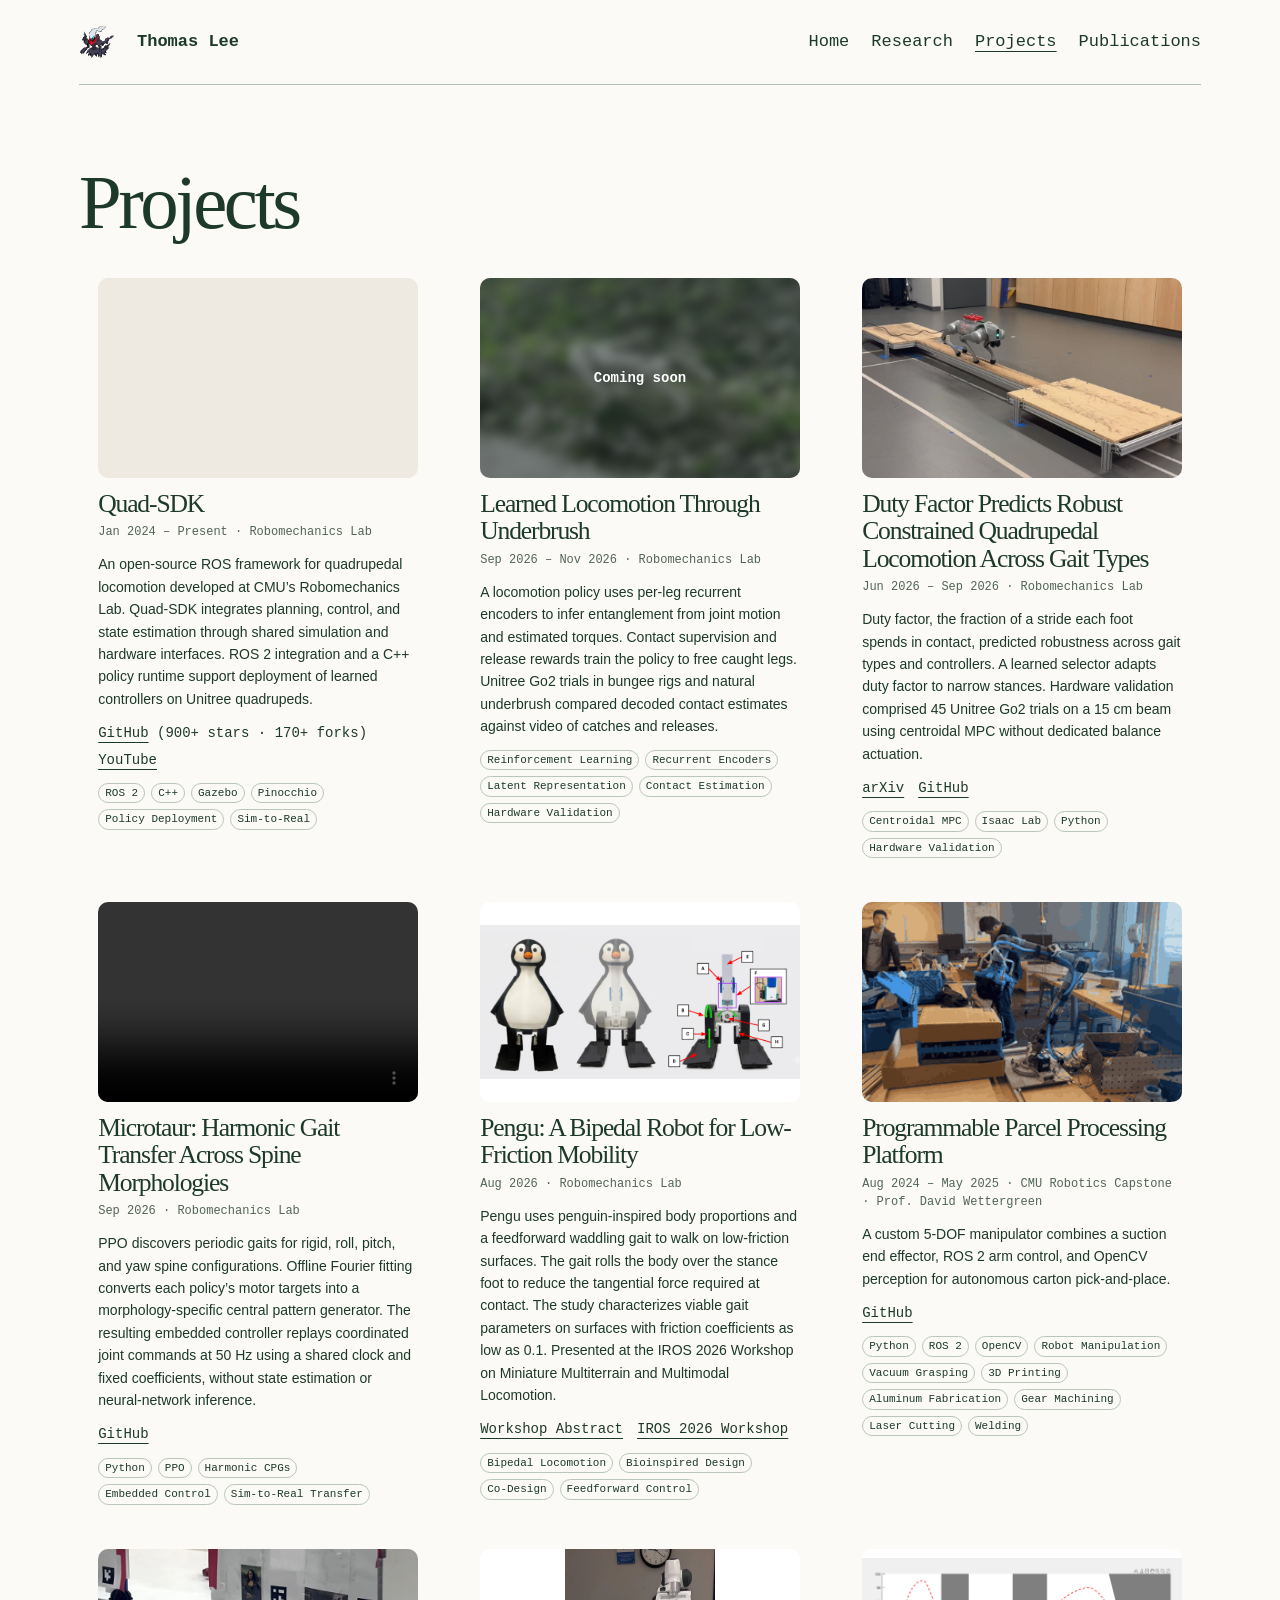
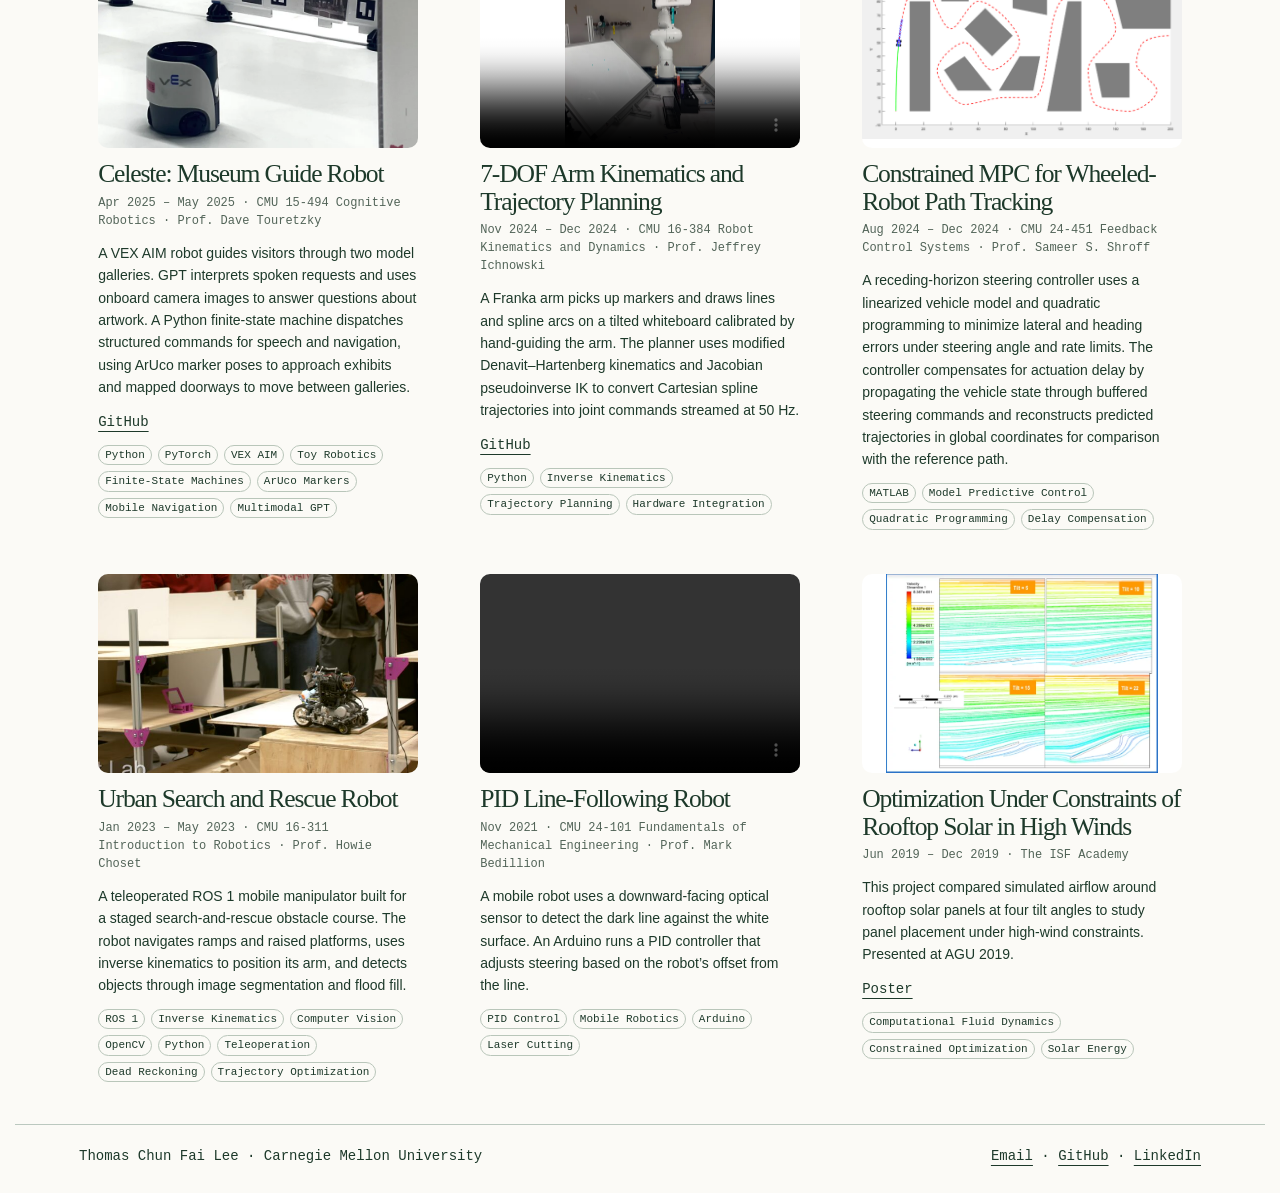
==== projects.html @ 7aa7e9ce "Use original Pengu image and credit the IROS workshop" ====
<!doctype html>
<html lang="en"><head><meta charset="utf-8"><meta name="viewport" content="width=device-width,initial-scale=1"><title>Projects · Thomas Chun Fai Lee</title><link rel="icon" type="image/svg+xml" href="site-icon.svg?v=2"><link rel="stylesheet" href="style.css?v=footer-right-links"><style>
.projects-grid { display: grid; grid-template-columns: repeat(3, minmax(0, 1fr)); gap: 44px 24px; align-items: start; }
.project-card h3 { font-size: clamp(21px, 2vw, 26px); margin: 0; }
.project-card p { margin: 0; font-size: 0.875rem; }
.project-card { display: grid; gap: 12px; }
.project-media { display: block; width: 100%; aspect-ratio: 16 / 10; object-fit: cover; border-radius: 10px; background: #eeeae2; }
.project-preview { position: relative; margin: 0; overflow: hidden; border-radius: 10px; }
.project-preview img { filter: blur(5px); transform: scale(1.09); }
.project-preview figcaption { position: absolute; inset: 0; display: grid; place-items: center; padding: 12px; background: rgb(20 38 29 / 42%); color: white; text-align: center; font: 600 0.875rem/1.5 ui-monospace, monospace; }
.project-media--embed { border: 0; }
.project-media--plot { object-fit: contain; background: white; }
.project-media--pending { display: grid; place-items: center; font: 0.8rem/1.4 ui-monospace, monospace; color: #52534d; }
@media (max-width: 850px) { .projects-grid { grid-template-columns: repeat(2, minmax(0, 1fr)); } }
@media (max-width: 560px) { .projects-grid { grid-template-columns: 1fr; } }
.project-links { display: flex; flex-wrap: wrap; gap: 4px 14px; font-family: ui-monospace, SFMono-Regular, Consolas, monospace; }
.project-tags { display: flex; flex-wrap: wrap; gap: 6px; margin: 0; padding: 0; list-style: none; }
.project-tags li { padding: 1px 6px; border: 1px solid #b9c6ba; border-radius: 999px; font: 0.6875rem/1.5 ui-monospace, monospace; }
.project-card .project-meta {
  margin-top: -6px;
  color: #526458;
  font: 0.75rem/1.5 ui-monospace, monospace;
}

.project-card {
  border-radius: 0;
  padding-inline: clamp(14px, 1.5vw, 20px);
  transition: transform 180ms ease, background-color 180ms ease, box-shadow 180ms ease;
}
.project-card { position: relative; isolation: isolate; }
.project-card::before {
  content: "";
  position: absolute;
  inset: -22px 0 -16px;
  z-index: -1;
  pointer-events: none;
  border-radius: 0;
  background-color: #edf2eb;
  opacity: 0;
  transition: opacity 180ms ease;
}
.project-card:focus-within::before { opacity: 1; }
.project-card:focus-within h3 { color: #285c43; }
@media (hover: hover) and (pointer: fine) {
  .project-card:hover {
    transform: translateY(-3px);

  }
  .project-card:hover::before { opacity: 1; }
  .project-card:hover h3 { color: #285c43; }
}
@media (prefers-reduced-motion: reduce) {
  .project-card, .project-card::before { transition: none; }
  .project-card:hover { transform: none; }
}
</style>
</head>
<body><header><nav aria-label="Main navigation"><b style="display:flex;align-items:center;gap:22px;margin-right:auto"><a href="index.html"><img src="site-icon.svg?v=2" alt="" width="36" height="36" style="display:block"></a><span>Thomas Lee</span></b><a href="index.html">Home</a><a href="research.html">Research</a><a aria-current="page" href="projects.html">Projects</a><a href="publications.html">Publications</a></nav></header><main><div class="sub"><h1>Projects</h1>
<div class="projects-grid">
  <article class="project-card">
    <iframe class="project-media project-media--embed" src="https://www.youtube-nocookie.com/embed/kSXKjTxKpuA" title="Quad-SDK demonstration" loading="lazy" referrerpolicy="strict-origin-when-cross-origin" allowfullscreen></iframe>
    <h3>Quad-SDK</h3>
    <p class="project-meta">Jan 2024 – Present · Robomechanics Lab</p>
    <p>An open-source ROS framework for quadrupedal locomotion developed at CMU’s Robomechanics Lab. Quad-SDK integrates planning, control, and state estimation through shared simulation and hardware interfaces. ROS 2 integration and a C++ policy runtime support deployment of learned controllers on Unitree quadrupeds.</p>
    <p class="project-links"><span><a href="https://github.com/robomechanics/quad-sdk">GitHub</a> (900+ stars · 170+ forks)</span> <a href="https://www.youtube.com/watch?v=kSXKjTxKpuA">YouTube</a></p>
    <ul class="project-tags" aria-label="Technical topics">
      <li>ROS 2</li>
      <li>C++</li>
      <li>Gazebo</li>
      <li>Pinocchio</li>
      <li>Policy Deployment</li>
      <li>Sim-to-Real</li>
    </ul>
  </article>
  <article class="project-card">
    <figure class="project-preview">
      <img class="project-media" src="project-underbrush.jpg" alt="A Unitree Go2 traversing outdoor ivy" loading="lazy">
      <figcaption>Coming soon</figcaption>
    </figure>
    <h3>Learned Locomotion Through Underbrush</h3>
    <p class="project-meta">Sep 2026 – Nov 2026 · Robomechanics Lab</p>
    <p>A locomotion policy uses per-leg recurrent encoders to infer entanglement from joint motion and estimated torques. Contact supervision and release rewards train the policy to free caught legs. Unitree Go2 trials in bungee rigs and natural underbrush compared decoded contact estimates against video of catches and releases.</p>
    <ul class="project-tags" aria-label="Technical topics">
      <li>Reinforcement Learning</li>
      <li>Recurrent Encoders</li>
      <li>Latent Representation</li>
      <li>Contact Estimation</li>
      <li>Hardware Validation</li>
    </ul>
  </article>
  <article class="project-card">
    <img class="project-media" src="project-go2-beam.jpg" alt="Unitree Go2 walking across the narrow test beam" loading="lazy">
    <h3>Duty Factor Predicts Robust Constrained Quadrupedal Locomotion Across Gait Types</h3>
    <p class="project-meta">Jun 2026 – Sep 2026 · Robomechanics Lab</p>
    <p>Duty factor, the fraction of a stride each foot spends in contact, predicted robustness across gait types and controllers. A learned selector adapts duty factor to narrow stances. Hardware validation comprised 45 Unitree Go2 trials on a 15 cm beam using centroidal MPC without dedicated balance actuation.</p>
    <p class="project-links"><a href="https://arxiv.org/abs/2609.22073">arXiv</a> <a href="https://github.com/robomechanics/beamwalking_RL">GitHub</a></p>
    <ul class="project-tags" aria-label="Technical topics">
      <li>Centroidal MPC</li>
      <li>Isaac Lab</li>
      <li>Python</li>
      <li>Hardware Validation</li>
    </ul>
  </article>
  <article class="project-card">
    <video class="project-media project-media--plot" controls playsinline preload="metadata" aria-label="Microtaur simulation comparison of PPO and harmonic gait controllers">
      <source src="https://raw.githubusercontent.com/robomechanics/microtaur_RL/cpg-rl/microtaur_runs/cpg_rl/results/00_all_robots_rl_vs_final_vs_old_cpg.mp4" type="video/mp4">
      <a href="https://raw.githubusercontent.com/robomechanics/microtaur_RL/cpg-rl/microtaur_runs/cpg_rl/results/00_all_robots_rl_vs_final_vs_old_cpg.mp4">Download the Microtaur comparison video</a>
    </video>
    <h3>Microtaur: Harmonic Gait Transfer Across Spine Morphologies</h3>
    <p class="project-meta">Sep 2026 · Robomechanics Lab</p>
    <p>PPO discovers periodic gaits for rigid, roll, pitch, and yaw spine configurations. Offline Fourier fitting converts each policy’s motor targets into a morphology-specific central pattern generator. The resulting embedded controller replays coordinated joint commands at 50 Hz using a shared clock and fixed coefficients, without state estimation or neural-network inference.</p>
    <p class="project-links"><a href="https://github.com/robomechanics/microtaur_RL/tree/cpg-rl">GitHub</a></p>
    <ul class="project-tags" aria-label="Technical topics">
      <li>Python</li>
      <li>PPO</li>
      <li>Harmonic CPGs</li>
      <li>Embedded Control</li>
      <li>Sim-to-Real Transfer</li>
    </ul>
  </article>
  <article class="project-card">
    <img class="project-media project-media--plot" src="pengu_profile.png" alt="Pengu robot with its penguin shell and an annotated view of its actuators and mechanisms" loading="lazy">
    <h3>Pengu: A Bipedal Robot for Low-Friction Mobility</h3>
    <p class="project-meta">Aug 2026 · Robomechanics Lab</p>
    <p>Pengu uses penguin-inspired body proportions and a feedforward waddling gait to walk on low-friction surfaces. The gait rolls the body over the stance foot to reduce the tangential force required at contact. The study characterizes viable gait parameters on surfaces with friction coefficients as low as 0.1. Presented at the IROS 2026 Workshop on Miniature Multiterrain and Multimodal Locomotion.</p>
    <p class="project-links"><a href="pengu-workshop-paper.pdf">Workshop Abstract</a> <a href="https://sites.google.com/hawaii.edu/iros2026workshop/home">IROS 2026 Workshop</a></p>
    <ul class="project-tags" aria-label="Technical topics">
      <li>Bipedal Locomotion</li>
      <li>Bioinspired Design</li>
      <li>Co-Design</li>
      <li>Feedforward Control</li>
    </ul>
  </article>
  <article class="project-card">
    <img class="project-media" src="project-palletizer-demo.gif" alt="The 5-DOF palletizing robot operating its suction end effector" loading="lazy">
    <h3>Programmable Parcel Processing Platform</h3>
    <p class="project-meta">Aug 2024 – May 2025 · CMU Robotics Capstone · Prof. David Wettergreen</p>
    <p>A custom 5-DOF manipulator combines a suction end effector, ROS 2 arm control, and OpenCV perception for autonomous carton pick-and-place.</p>
    <p class="project-links"><a href="https://github.com/Jordi-Bejar/Programmable_Parcel_Processing_Platform">GitHub</a></p>
    <ul class="project-tags" aria-label="Technical topics">
      <li>Python</li>
      <li>ROS 2</li>
      <li>OpenCV</li>
      <li>Robot Manipulation</li>
      <li>Vacuum Grasping</li>
      <li>3D Printing</li>
      <li>Aluminum Fabrication</li>
      <li>Gear Machining</li>
      <li>Laser Cutting</li>
      <li>Welding</li>
    </ul>
  </article>
  <article class="project-card">
    <img class="project-media" src="celeste-gallery.webp" alt="Celeste, a VEX AIM robot, in front of ArUco-tagged artwork in the model gallery" loading="lazy">
    <h3>Celeste: Museum Guide Robot</h3>
    <p class="project-meta">Apr 2025 – May 2025 · CMU 15-494 Cognitive Robotics · Prof. Dave Touretzky</p>
    <p>A VEX AIM robot guides visitors through two model galleries. GPT interprets spoken requests and uses onboard camera images to answer questions about artwork. A Python finite-state machine dispatches structured commands for speech and navigation, using ArUco marker poses to approach exhibits and mapped doorways to move between galleries.</p>
    <p class="project-links"><a href="https://github.com/thomaslee6710/cog_project">GitHub</a></p>
    <ul class="project-tags" aria-label="Technical topics">
      <li>Python</li>
      <li>PyTorch</li>
      <li>VEX AIM</li>
      <li>Toy Robotics</li>
      <li>Finite-State Machines</li>
      <li>ArUco Markers</li>
      <li>Mobile Navigation</li>
      <li>Multimodal GPT</li>
    </ul>
  </article>
  <article class="project-card">
    <video class="project-media project-media--plot" controls playsinline preload="metadata" poster="project-arm-cover.webp" aria-label="7-DOF arm kinematics and trajectory planning demonstration">
      <source src="project-arm-demo.mp4" type="video/mp4">
      <a href="project-arm-demo.mp4">Download the arm demonstration video</a>
    </video>
    <h3>7-DOF Arm Kinematics and Trajectory Planning</h3>
    <p class="project-meta">Nov 2024 – Dec 2024 · CMU 16-384 Robot Kinematics and Dynamics · Prof. Jeffrey Ichnowski</p>
    <p>A Franka arm picks up markers and draws lines and spline arcs on a tilted whiteboard calibrated by hand-guiding the arm. The planner uses modified Denavit–Hartenberg kinematics and Jacobian pseudoinverse IK to convert Cartesian spline trajectories into joint commands streamed at 50 Hz.</p>
    <p class="project-links"><a href="https://github.com/thomaslee6710/franka_whiteboard_plotter">GitHub</a></p>
    <ul class="project-tags" aria-label="Technical topics">
      <li>Python</li>
      <li>Inverse Kinematics</li>
      <li>Trajectory Planning</li>
      <li>Hardware Integration</li>
    </ul>
  </article>
  <article class="project-card">
    <img class="project-media project-media--plot" src="project-mpc-path-tracking.png" alt="Wheeled-robot path-tracking simulation with a reference path winding between obstacles" loading="lazy">
    <h3>Constrained MPC for Wheeled-Robot Path Tracking</h3>
    <p class="project-meta">Aug 2024 – Dec 2024 · CMU 24-451 Feedback Control Systems · Prof. Sameer S. Shroff</p>
    <p>A receding-horizon steering controller uses a linearized vehicle model and quadratic programming to minimize lateral and heading errors under steering angle and rate limits. The controller compensates for actuation delay by propagating the vehicle state through buffered steering commands and reconstructs predicted trajectories in global coordinates for comparison with the reference path.</p>
    <ul class="project-tags" aria-label="Technical topics">
      <li>MATLAB</li>
      <li>Model Predictive Control</li>
      <li>Quadratic Programming</li>
      <li>Delay Compensation</li>
    </ul>
  </article>
  <article class="project-card">
    <img class="project-media" src="project-rescue.jpg" alt="Urban search and rescue robot on the classroom obstacle course" loading="lazy" style="object-position: 75% center">
    <h3>Urban Search and Rescue Robot</h3>
    <p class="project-meta">Jan 2023 – May 2023 · CMU 16-311 Introduction to Robotics · Prof. Howie Choset</p>
    <p>A teleoperated ROS 1 mobile manipulator built for a staged search-and-rescue obstacle course. The robot navigates ramps and raised platforms, uses inverse kinematics to position its arm, and detects objects through image segmentation and flood fill.</p>
    <ul class="project-tags" aria-label="Technical topics">
      <li>ROS 1</li>
      <li>Inverse Kinematics</li>
      <li>Computer Vision</li>
      <li>OpenCV</li>
      <li>Python</li>
      <li>Teleoperation</li>
      <li>Dead Reckoning</li>
      <li>Trajectory Optimization</li>
    </ul>
  </article>
  <article class="project-card">
    <video class="project-media project-media--plot" controls playsinline preload="metadata" aria-label="PID line-following robot demonstration">
      <source src="project-line-following.mp4" type="video/mp4">
      <a href="project-line-following.mp4">Download the line-following robot demonstration</a>
    </video>
    <h3>PID Line-Following Robot</h3>
    <p class="project-meta">Nov 2021 · CMU 24-101 Fundamentals of Mechanical Engineering · Prof. Mark Bedillion</p>
    <p>A mobile robot uses a downward-facing optical sensor to detect the dark line against the white surface. An Arduino runs a PID controller that adjusts steering based on the robot’s offset from the line.</p>
    <ul class="project-tags" aria-label="Technical topics">
      <li>PID Control</li>
      <li>Mobile Robotics</li>
      <li>Arduino</li>
      <li>Laser Cutting</li>
    </ul>
  </article>
  <article class="project-card">
    <img class="project-media project-media--plot" src="project-rooftop-solar.webp" alt="Simulated airflow streamlines around solar panels at four tilt angles" loading="lazy">
    <h3>Optimization Under Constraints of Rooftop Solar in High Winds</h3>
    <p class="project-meta">Jun 2019 – Dec 2019 · The ISF Academy</p>
    <p>This project compared simulated airflow around rooftop solar panels at four tilt angles to study panel placement under high-wind constraints. Presented at AGU 2019.</p>
    <p class="project-links"><a href="https://docs.google.com/presentation/d/1IdiJnOJudx92b6nhAKf6YbhDOAx6FgSU1lDCIh594nw/edit#slide=id.p">Poster</a></p>
    <ul class="project-tags" aria-label="Technical topics">
      <li>Computational Fluid Dynamics</li>
      <li>Constrained Optimization</li>
      <li>Solar Energy</li>
    </ul>
  </article>
</div>
</div></main><footer><span>Thomas Chun Fai Lee · Carnegie Mellon University</span><div><a href="mailto:chunfai2@andrew.cmu.edu">Email</a> · <a href="https://github.com/thomaslee6710">GitHub</a> · <a href="https://www.linkedin.com/in/thomas-lee6710/">LinkedIn</a></div></footer></body></html>
---- style.css ----
*{box-sizing:border-box}:root{--text-green:#1d392a}body{margin:0;color:var(--text-green);background:#fbfaf6;font:17px/1.6 Inter,Arial,sans-serif}header,main,footer{max-width:1250px;margin:auto;padding:0 5vw}nav,footer{font-family:monospace}nav,footer,.links{display:flex;align-items:center;gap:22px;flex-wrap:wrap}nav{padding:24px 0;border-bottom:1px solid #afc1bb}nav b{margin-right:auto}a{color:inherit;text-underline-offset:5px}nav a{text-decoration:none}nav a[aria-current],a:hover{text-decoration:underline}h1,h2,h3{font:normal 44px/1.07 Georgia,serif;letter-spacing:-.045em;margin:.45em 0}h1{font-size:clamp(55px,6vw,92px)}h3{font-size:32px}p{max-width:68ch}.intro{display:grid;grid-template-columns:1fr 1.04fr;gap:5%;align-items:center;padding:56px 0}.kicker,figcaption,legend,.meta{font:13px/1.5 monospace}.panel{background:#152f31;color:#edf6ea;padding:24px;border-radius:12px}.panel h2{font-size:32px}.panel figure{margin:0}.panel svg{width:100%;display:block}.panel fieldset{border:0;padding:0;margin:16px 0 0}.panel legend{margin-bottom:6px}.panel label{cursor:pointer;margin-right:12px;display:inline-block}.panel input{accent-color:#a9dd90}.panel p{font-size:15px;min-height:5em;margin-bottom:0}.panel figcaption{color:#bad4c8}.row,.feature,li{border-top:1px solid #bbc8bf;padding:22px 0}.row{display:grid;grid-template-columns:1fr 1.45fr;gap:6%}.links{font-size:15px}.sub{padding:42px 0}.papers{list-style:none;padding:0}.papers strong{font:normal 26px/1.25 Georgia,serif;display:block;margin-bottom:8px}footer{border-top:1px solid #bbc8bf;padding-top:20px;padding-bottom:25px;font-size:14px}footer > div{margin-inline-start:auto}.heroCopy>p{font-size:18px}.theme{max-width:790px;padding:0 0 44px}.theme h2{font-size:36px}@media(max-width:800px){.intro,.row{grid-template-columns:1fr;gap:20px}.intro{padding:32px 0}.panel p{min-height:0}nav{gap:14px}nav b{width:100%}}
.home {background:#0c262b}
.home nav,.home footer {border-color:#395355}
.home main {max-width:none;padding:0}
.profile {max-width:1250px;margin:auto;padding:clamp(36px,6vw,88px) 5vw 0}
.profile h1 {margin:.16em 0;font-size:clamp(52px,7.8vw,110px)}

.profile p {font-size:clamp(18px,2vw,24px);max-width:59ch;margin:14px 0 16px}
.worklink {font-size:16px}
.landscape {margin:0 auto;max-width:1600px}
.landscape canvas {display:block;width:100%;height:clamp(210px,23vw,360px);cursor:crosshair;touch-action:pan-y}
.landscape figcaption {max-width:1250px;margin:auto;padding:0 5vw 24px;display:flex;align-items:center;justify-content:space-between;gap:20px}
.landscape strong,.landscape small {display:block}.landscape strong {font:24px Georgia,serif}
.landscape label {display:grid;gap:4px}.landscape input {accent-color:#d1ed92;width:min(230px,65vw);cursor:pointer}
@media(max-width:580px){.landscape figcaption{align-items:start;flex-direction:column;gap:12px}footer{gap:6px}.profile{padding-top:32px}}

.profile{display:grid;grid-template-columns:1.5fr 1fr;gap:50px;align-items:center}.profile h1{font-size:clamp(50px,6vw,86px)}.portrait{width:100%;height:350px;object-fit:cover;object-position:50% 61%;border-radius:8px}.profile p{font-size:20px}@media(max-width:700px){.profile{grid-template-columns:1fr;gap:25px}.portrait{height:300px;max-width:350px}.profile p{font-size:18px}}
.home {background:#f7f6f0}
.home nav,.home footer {border-color:#b9c6ba}
.profile {padding-top:32px;gap:7%;grid-template-columns:1.8fr 1fr}
.profile h1 {font-size:clamp(48px,5.8vw,82px)}

.profile .portrait {height:clamp(200px,21vw,286px);object-position:center 53%}

.foresight {max-width:1120px;width:90%;margin:32px auto;background:#193a35;color:#fffbed;border-radius:16px;overflow:hidden}
.demo-heading,.demo-controls {padding:20px clamp(16px,3vw,38px);display:flex;justify-content:space-between;gap:20px;align-items:center}
.demo-heading h2 {font-size:clamp(26px,3vw,43px);margin:5px 0}
.demo-heading .kicker,.model-note {color:#c4dfc9;font:12px monospace}
.tabletop {padding:15px 5% 9px;background:#24483f;background-image:radial-gradient(#487060 1px, transparent 1px);background-size:16px 16px}
.surface {position:relative;height:100px;--stop:46%}
.crate,.forecast,.origin,.target {position:absolute;top:30px;width:8%;height:49px;border-radius:4px;transform:translateX(-50%)}
.crate {left:28%;background:linear-gradient(135deg,transparent 46%,#a58258 47% 52%,transparent 53%),#e2bf89;border:3px solid #bd985f;box-shadow:0 5px 0 #947243}
.origin {left:10%;border:1px solid #a5b9ac;background:#61776645}
.origin:after {content:'→';position:absolute;left:125%;top:2px;color:#e0e8d4;font-size:23px}
.forecast {left:var(--stop);border:3px dashed #d4f393;background:#c1eb8925;transition:left .18s ease}
.target {left:64%;top:24px;height:61px;width:10%;border:1px solid #f1f6dc;background:repeating-linear-gradient(135deg,transparent 0 6px,#ecf4cc33 6px 8px)}
.target span {position:absolute;bottom:100%;left:50%;transform:translateX(-50%);font:13px monospace}
.legend {display:flex;justify-content:center;gap:20px;font-size:13px}
.legend i {display:inline-block;width:13px;height:11px;vertical-align:middle;margin-right:5px}
.solid {background:#e2bf89}.dashed {border:2px dashed #d4f393}
.demo-controls {display:grid;grid-template-columns:1fr 1fr 1fr;align-items:start}
.demo-controls p {font-size:15px;margin:3px 0}.demo-controls label {display:flex;justify-content:space-between;font-weight:bold}.demo-controls input {width:100%;accent-color:#c5e58d}
@media(max-width:700px){.profile{grid-template-columns:1fr}.profile .portrait{width:100%;max-width:100%;height:230px;object-position:center 48%}.demo-controls{grid-template-columns:1fr;gap:12px}.model-note{display:none}.demo-heading{padding-bottom:12px}}
@media(prefers-reduced-motion:reduce){.forecast{transition:none}}
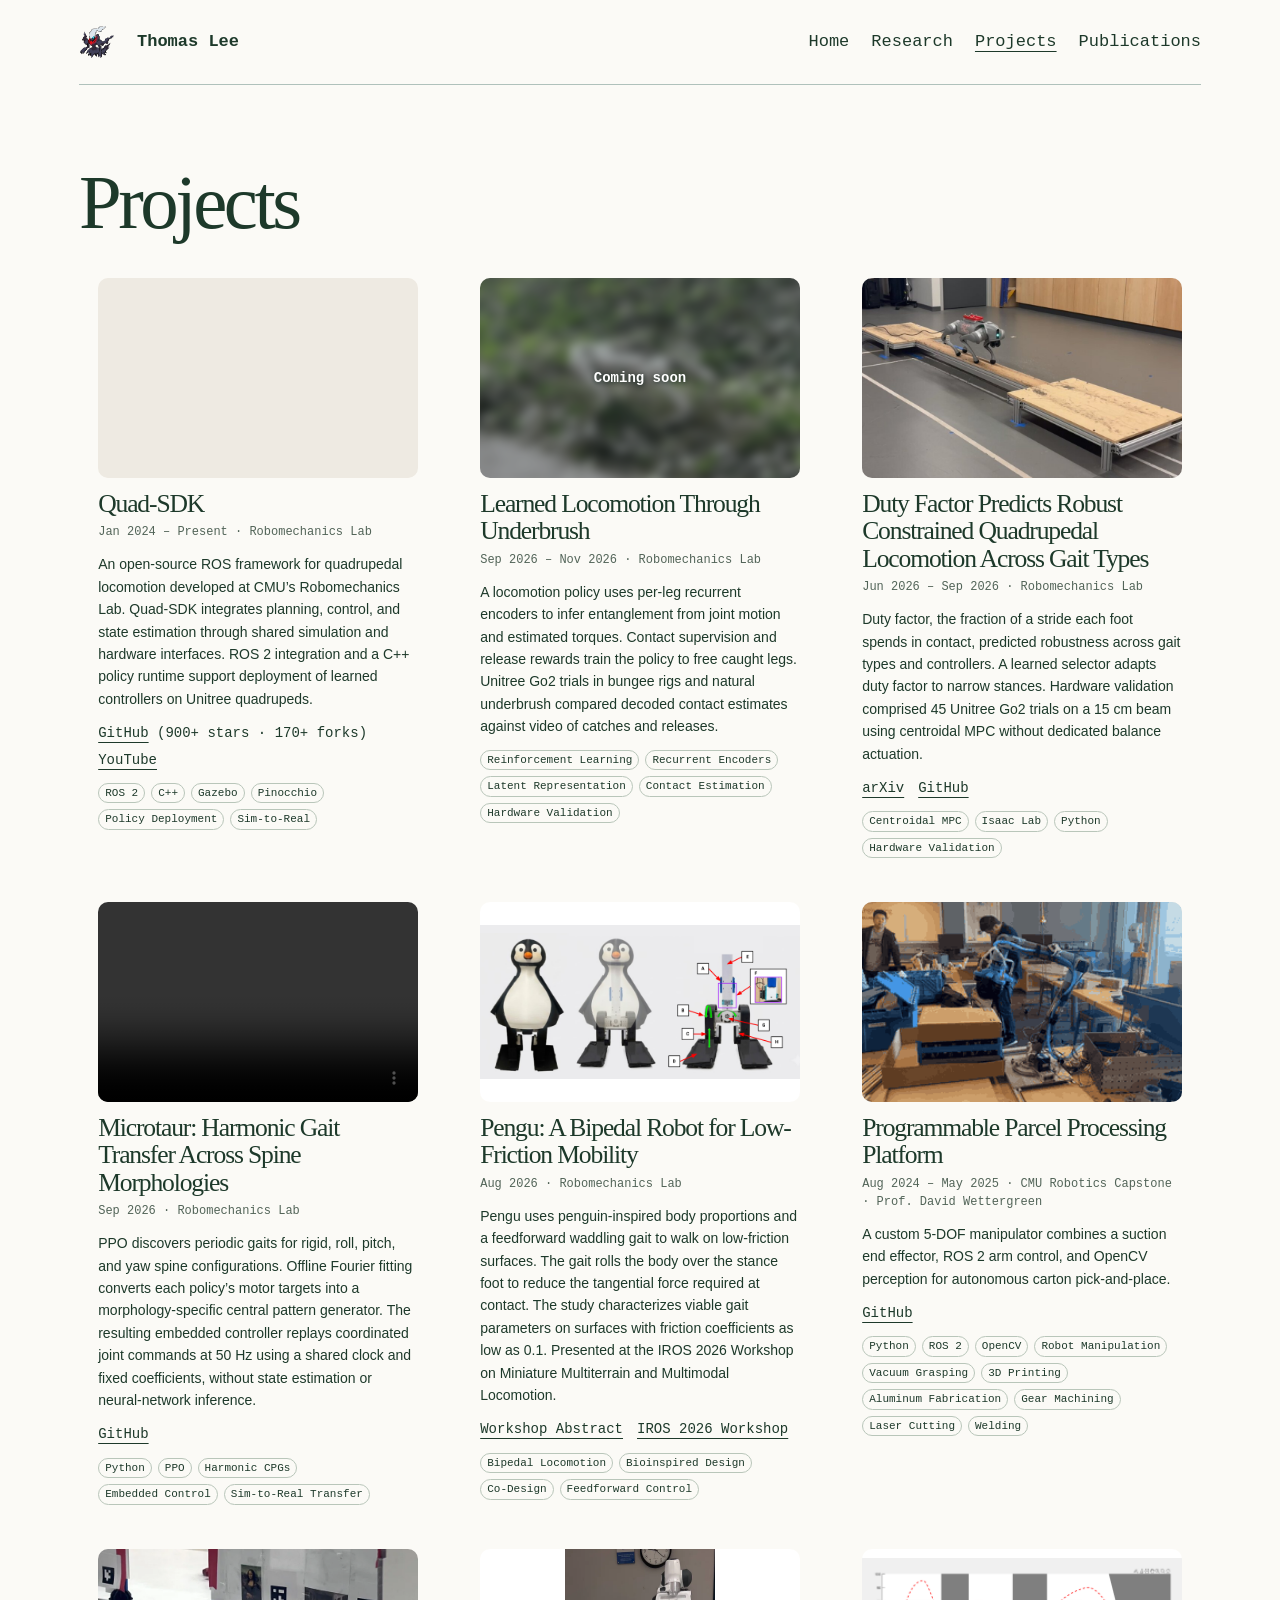
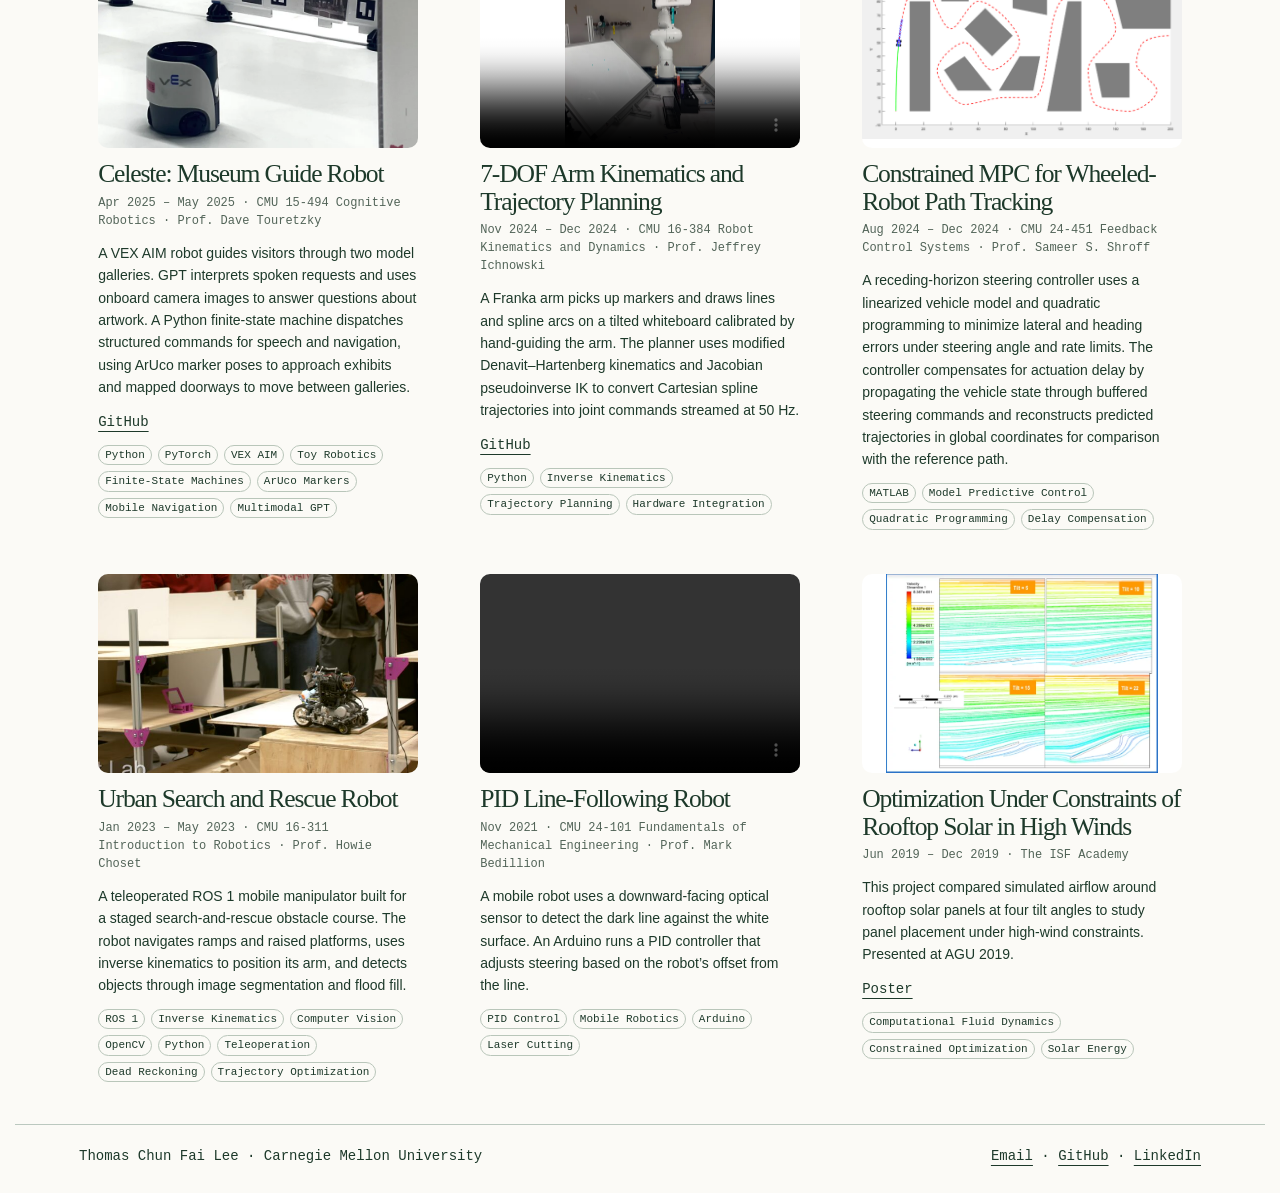
==== commit acd44693: "Lighten the Underbrush preview overlay" ====
--- a/projects.html
+++ b/projects.html
@@ -7,7 +7,7 @@
 .project-media { display: block; width: 100%; aspect-ratio: 16 / 10; object-fit: cover; border-radius: 10px; background: #eeeae2; }
 .project-preview { position: relative; margin: 0; overflow: hidden; border-radius: 10px; }
 .project-preview img { filter: blur(5px); transform: scale(1.09); }
-.project-preview figcaption { position: absolute; inset: 0; display: grid; place-items: center; padding: 12px; background: rgb(20 38 29 / 42%); color: white; text-align: center; font: 600 0.875rem/1.5 ui-monospace, monospace; }
+.project-preview figcaption { position: absolute; inset: 0; display: grid; place-items: center; padding: 12px; background: rgb(20 38 29 / 24%); color: white; text-shadow: 0 1px 4px rgb(20 38 29 / 80%); text-align: center; font: 600 0.875rem/1.5 ui-monospace, monospace; }
 .project-media--embed { border: 0; }
 .project-media--plot { object-fit: contain; background: white; }
 .project-media--pending { display: grid; place-items: center; font: 0.8rem/1.4 ui-monospace, monospace; color: #52534d; }
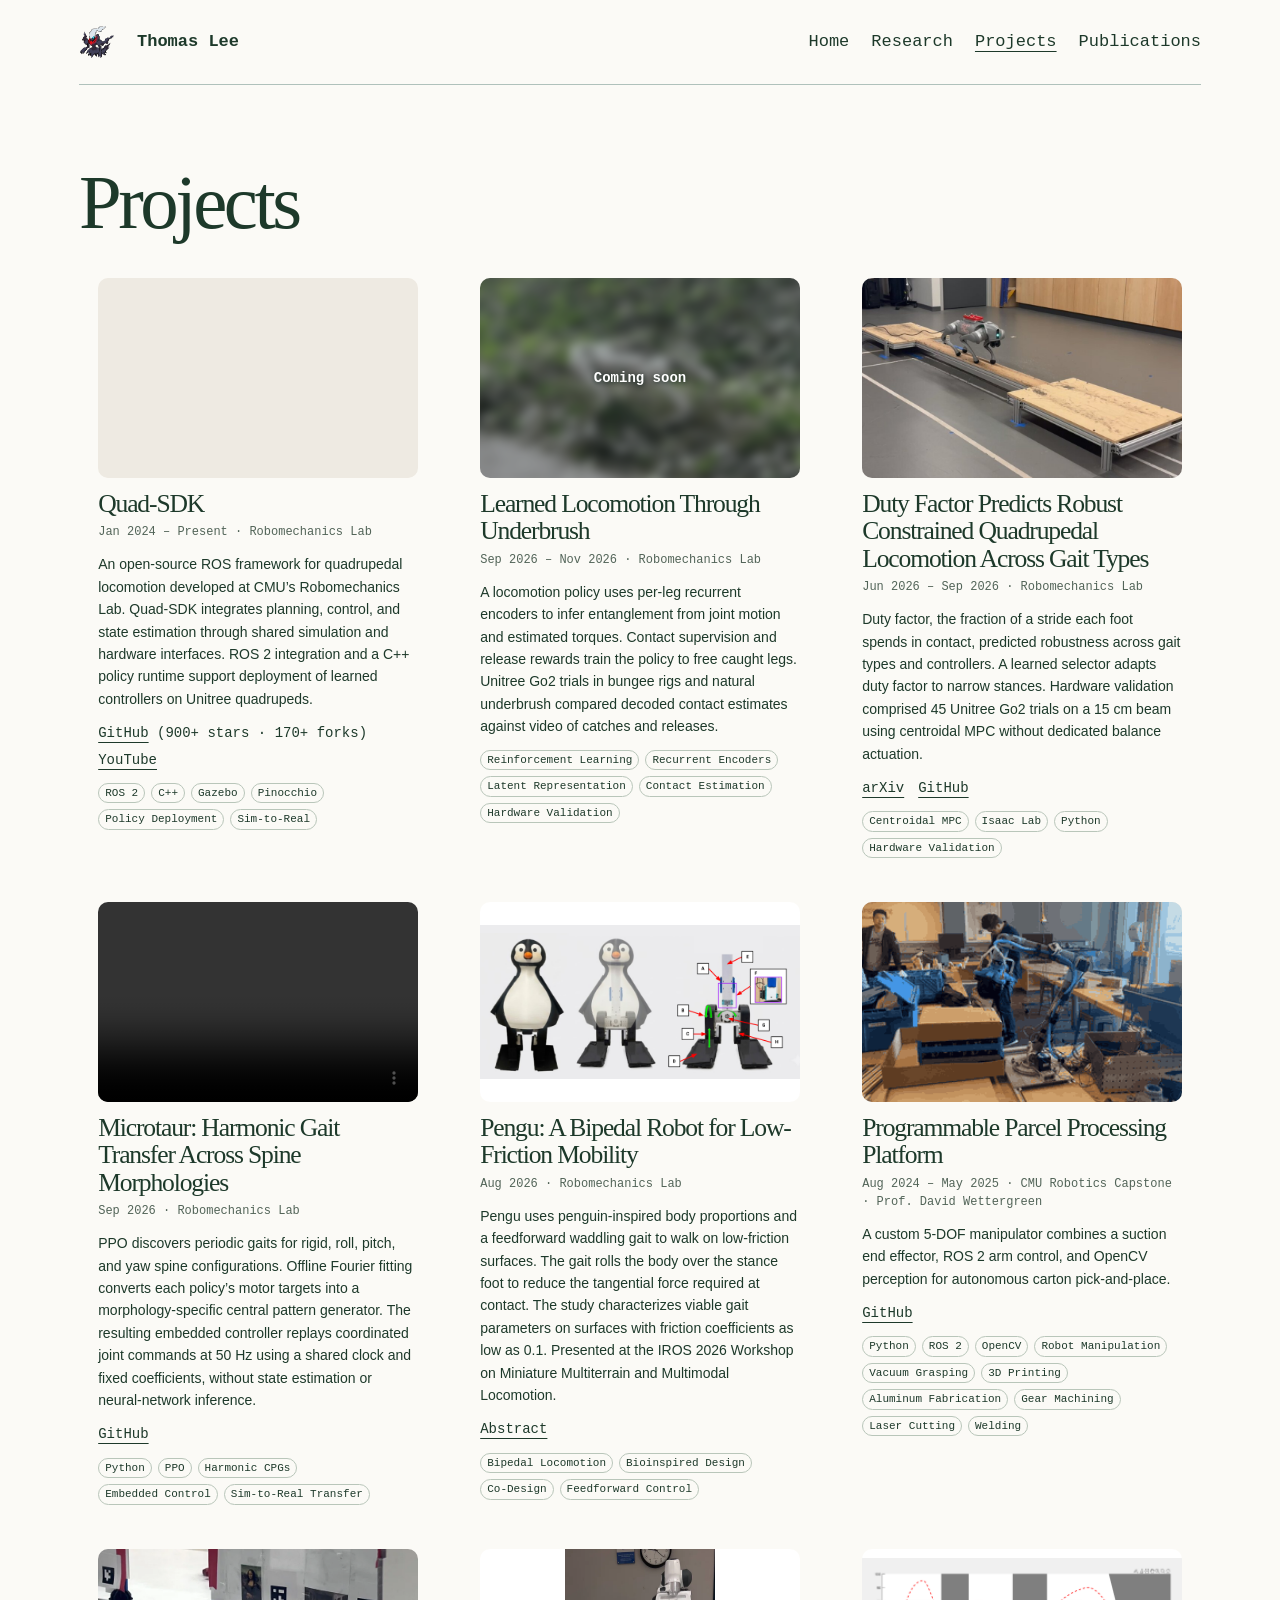
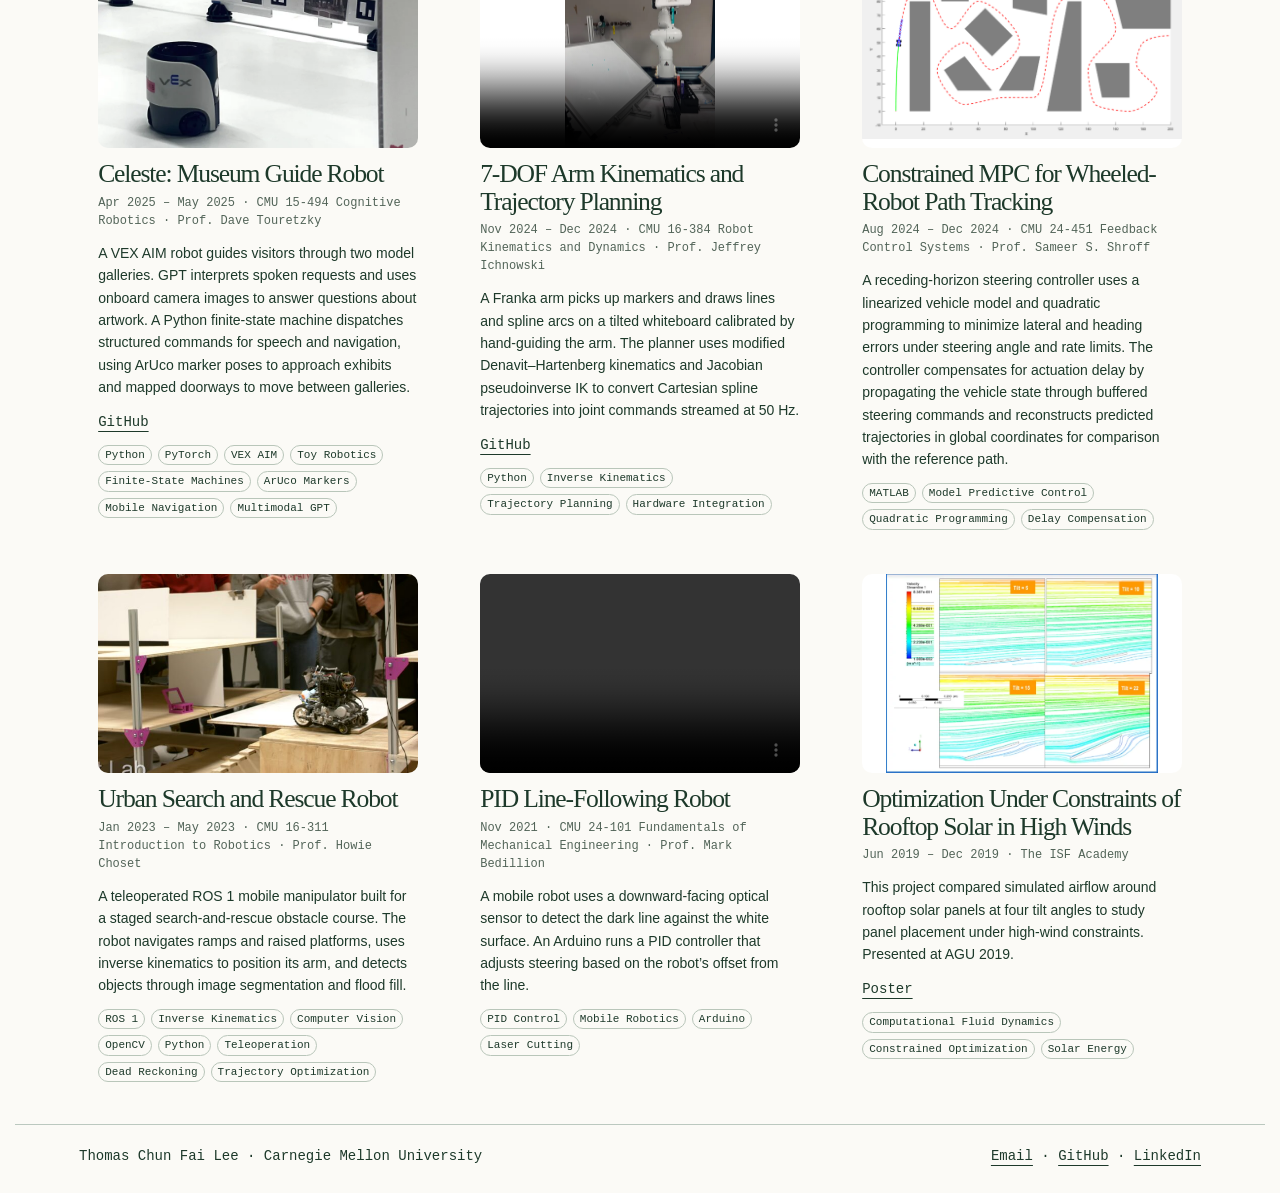
==== commit 12541809: "Simplify the Pengu project link" ====
--- a/projects.html
+++ b/projects.html
@@ -123,7 +123,7 @@
     <h3>Pengu: A Bipedal Robot for Low-Friction Mobility</h3>
     <p class="project-meta">Aug 2026 · Robomechanics Lab</p>
     <p>Pengu uses penguin-inspired body proportions and a feedforward waddling gait to walk on low-friction surfaces. The gait rolls the body over the stance foot to reduce the tangential force required at contact. The study characterizes viable gait parameters on surfaces with friction coefficients as low as 0.1. Presented at the IROS 2026 Workshop on Miniature Multiterrain and Multimodal Locomotion.</p>
-    <p class="project-links"><a href="pengu-workshop-paper.pdf">Workshop Abstract</a> <a href="https://sites.google.com/hawaii.edu/iros2026workshop/home">IROS 2026 Workshop</a></p>
+    <p class="project-links"><a href="pengu-workshop-paper.pdf">Abstract</a></p>
     <ul class="project-tags" aria-label="Technical topics">
       <li>Bipedal Locomotion</li>
       <li>Bioinspired Design</li>
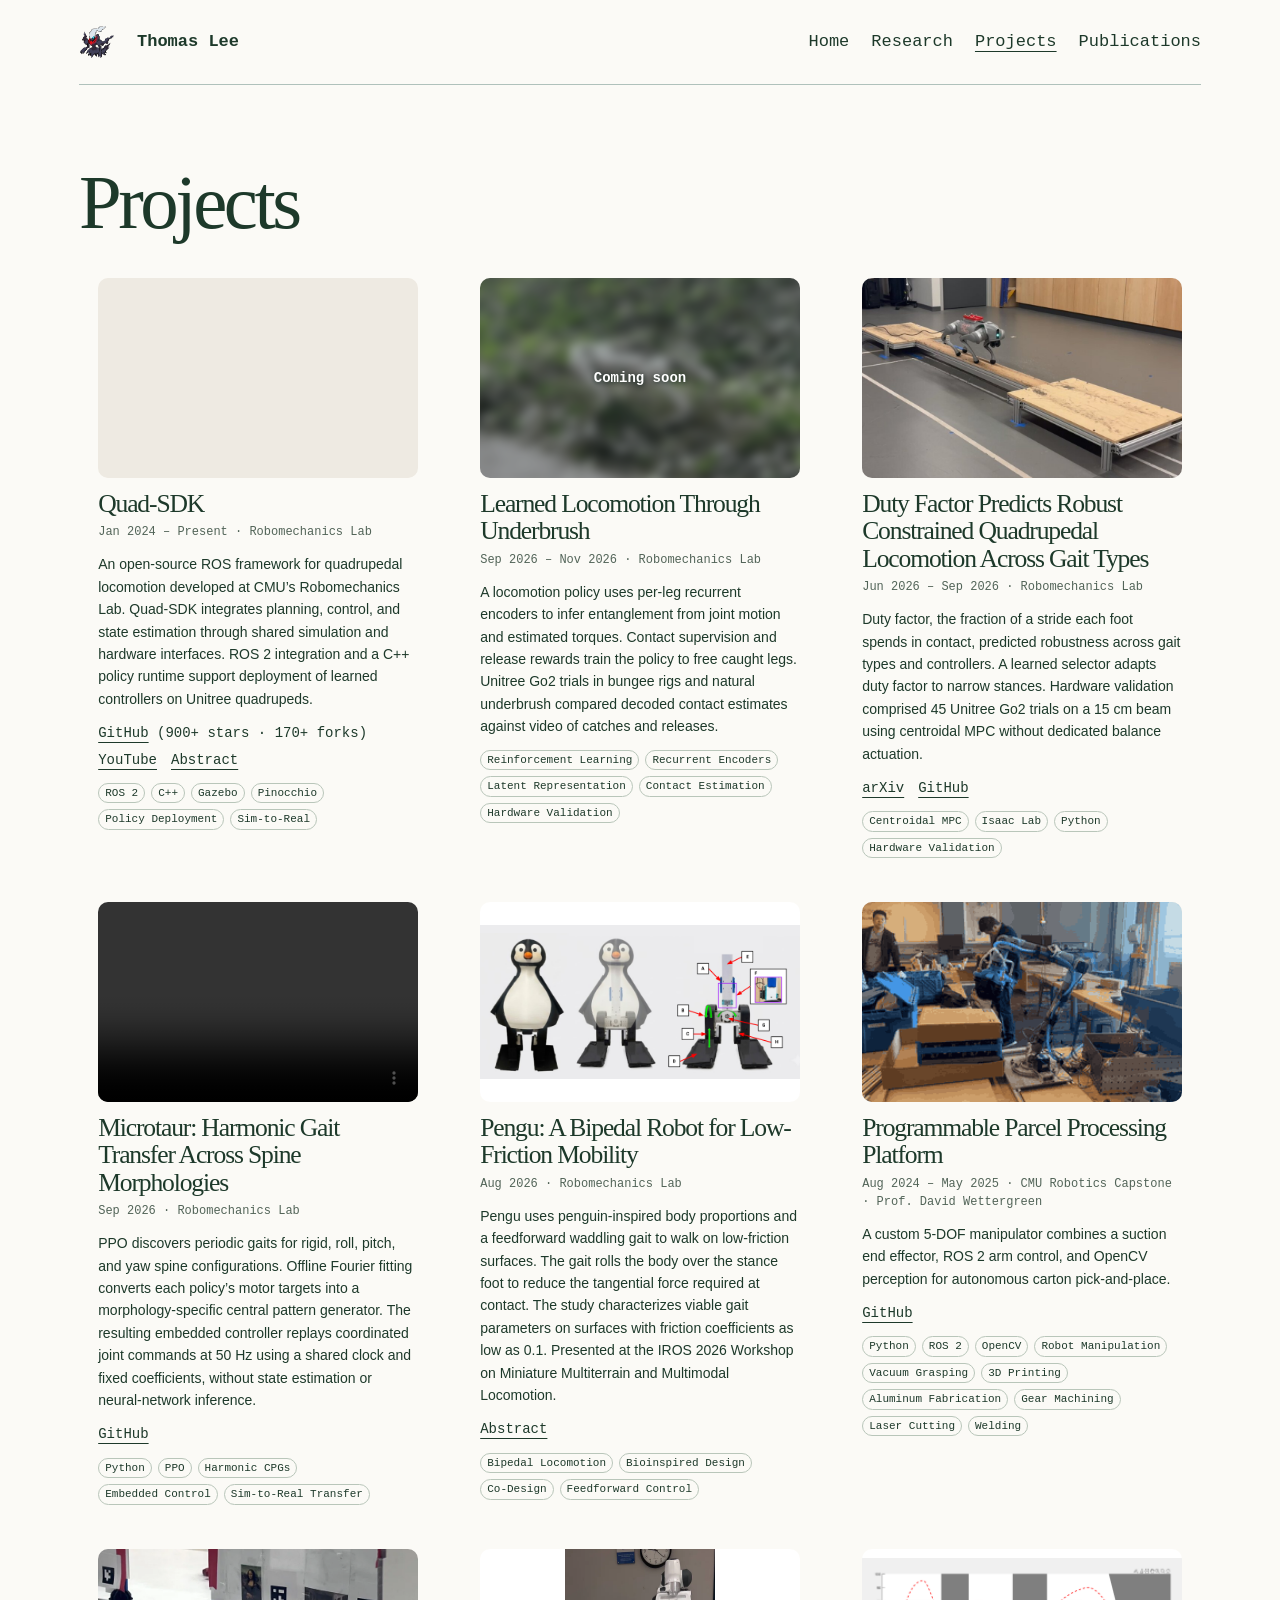
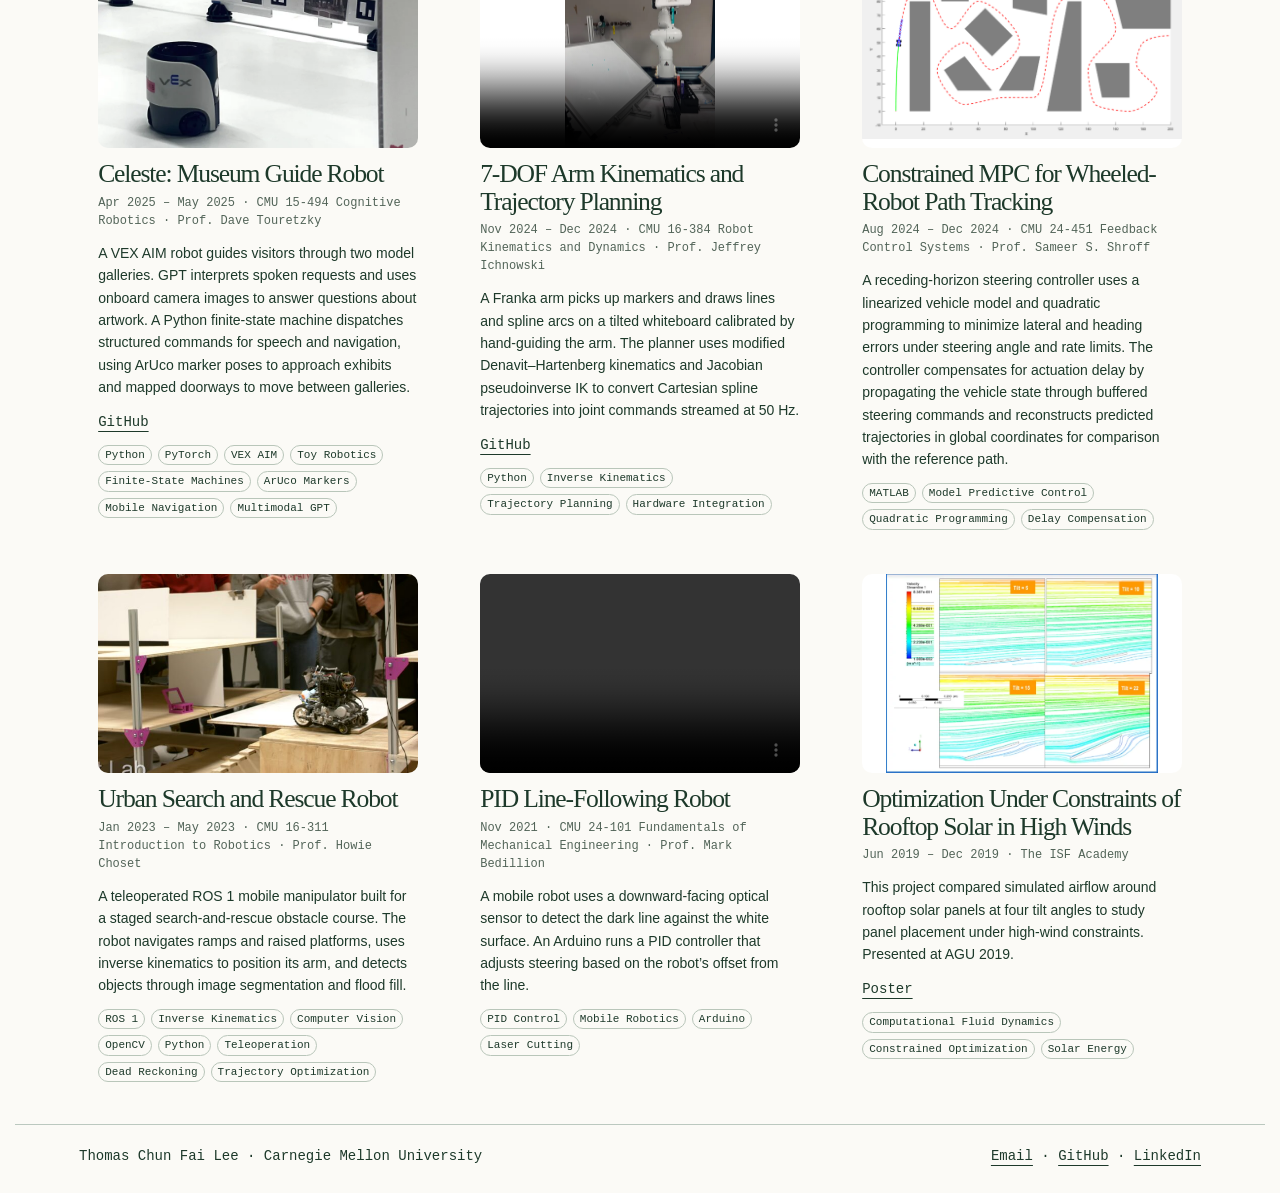
==== commit fdf1891b: "Link the Quad-SDK abstract" ====
--- a/projects.html
+++ b/projects.html
@@ -62,7 +62,7 @@
     <h3>Quad-SDK</h3>
     <p class="project-meta">Jan 2024 – Present · Robomechanics Lab</p>
     <p>An open-source ROS framework for quadrupedal locomotion developed at CMU’s Robomechanics Lab. Quad-SDK integrates planning, control, and state estimation through shared simulation and hardware interfaces. ROS 2 integration and a C++ policy runtime support deployment of learned controllers on Unitree quadrupeds.</p>
-    <p class="project-links"><span><a href="https://github.com/robomechanics/quad-sdk">GitHub</a> (900+ stars · 170+ forks)</span> <a href="https://www.youtube.com/watch?v=kSXKjTxKpuA">YouTube</a></p>
+    <p class="project-links"><span><a href="https://github.com/robomechanics/quad-sdk">GitHub</a> (900+ stars · 170+ forks)</span> <a href="https://www.youtube.com/watch?v=kSXKjTxKpuA">YouTube</a> <a href="https://www.andrew.cmu.edu/user/amj1/papers/Quad_SDK_ICRA_Abstract.pdf">Abstract</a></p>
     <ul class="project-tags" aria-label="Technical topics">
       <li>ROS 2</li>
       <li>C++</li>
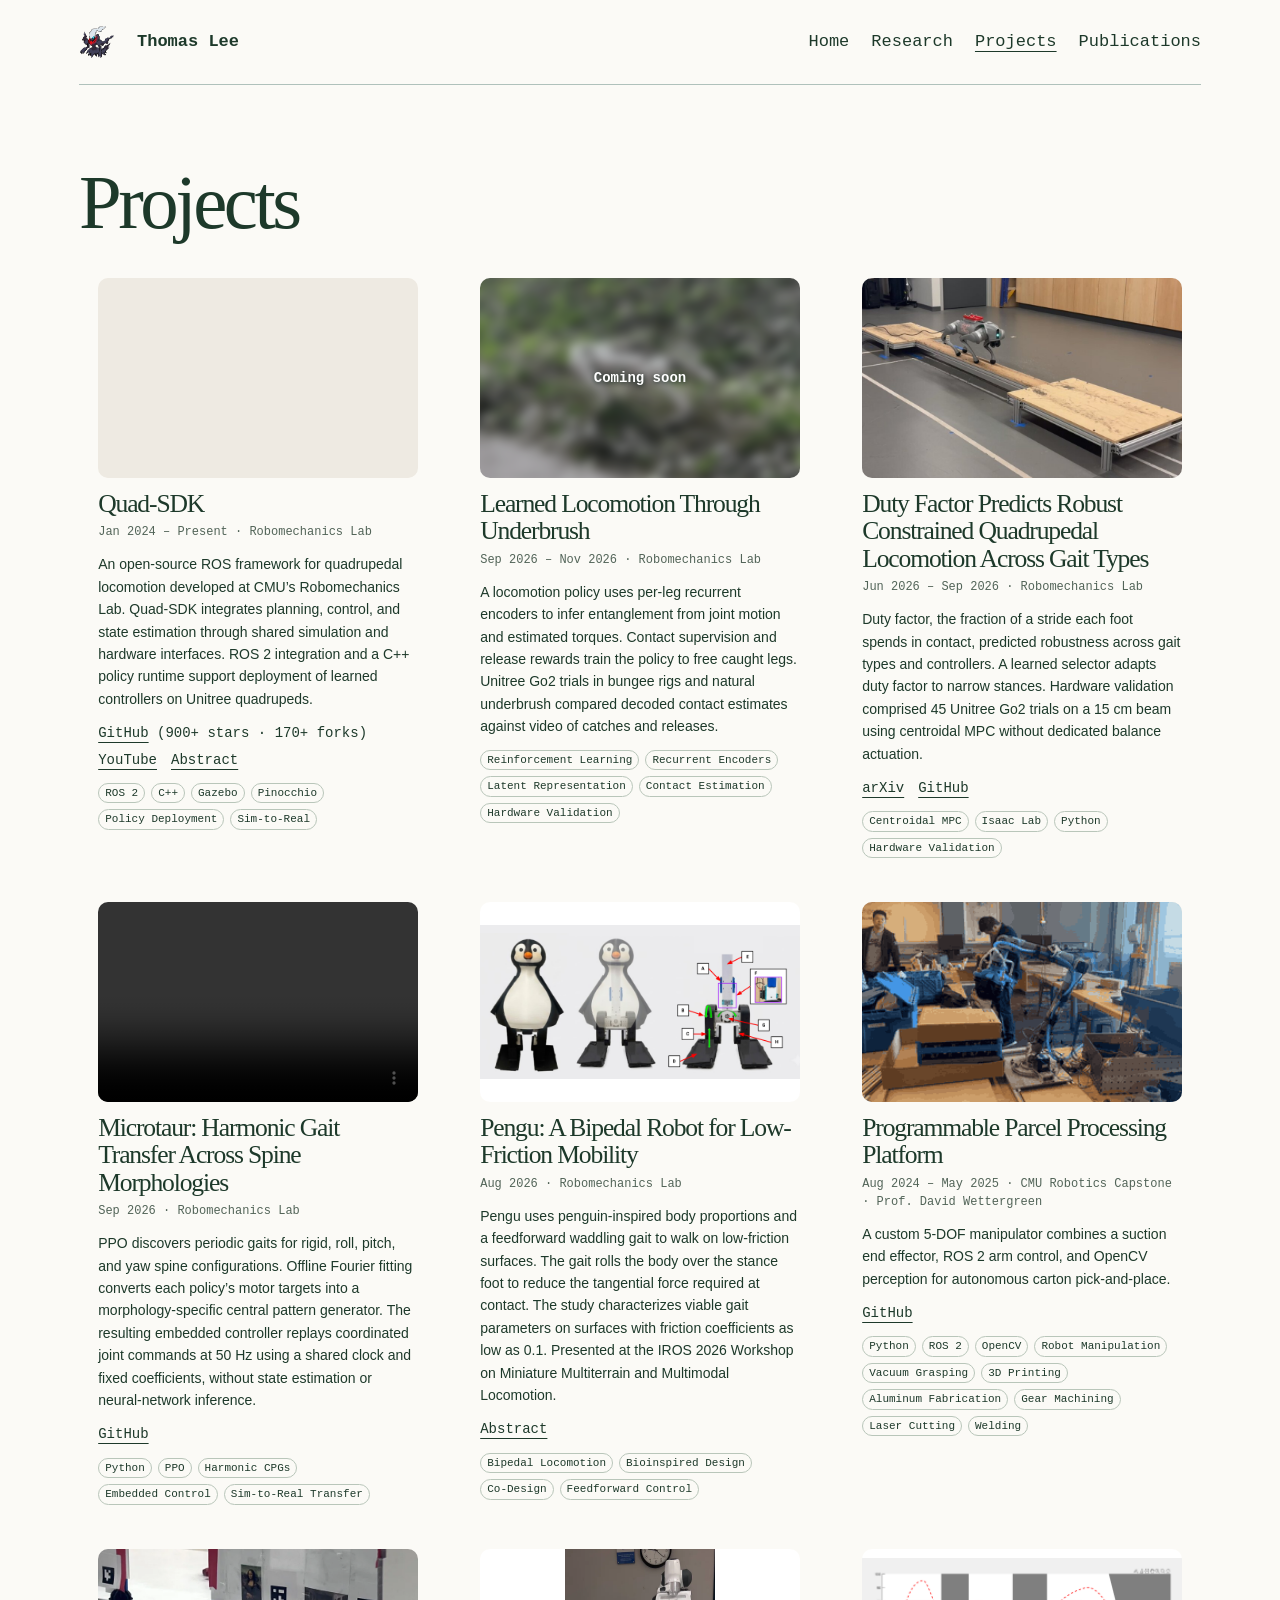
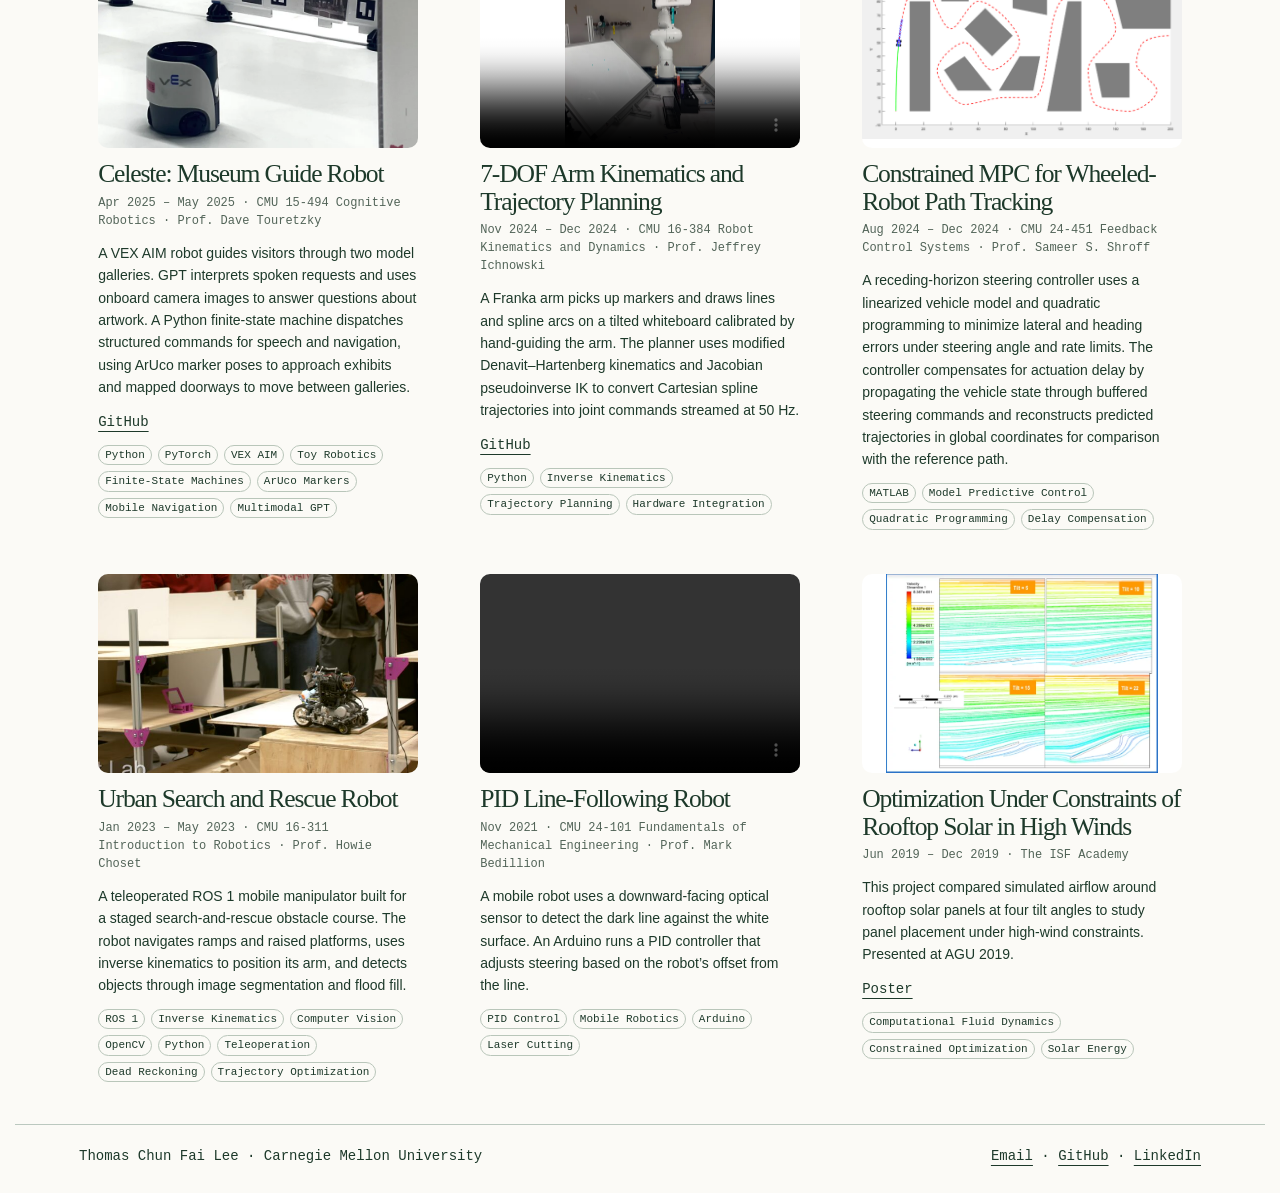
==== commit 9944850a: "Further lighten the Underbrush preview tint" ====
--- a/projects.html
+++ b/projects.html
@@ -7,7 +7,7 @@
 .project-media { display: block; width: 100%; aspect-ratio: 16 / 10; object-fit: cover; border-radius: 10px; background: #eeeae2; }
 .project-preview { position: relative; margin: 0; overflow: hidden; border-radius: 10px; }
 .project-preview img { filter: blur(5px); transform: scale(1.09); }
-.project-preview figcaption { position: absolute; inset: 0; display: grid; place-items: center; padding: 12px; background: rgb(20 38 29 / 24%); color: white; text-shadow: 0 1px 4px rgb(20 38 29 / 80%); text-align: center; font: 600 0.875rem/1.5 ui-monospace, monospace; }
+.project-preview figcaption { position: absolute; inset: 0; display: grid; place-items: center; padding: 12px; background: rgb(20 38 29 / 10%); color: white; text-shadow: 0 1px 4px rgb(20 38 29 / 80%); text-align: center; font: 600 0.875rem/1.5 ui-monospace, monospace; }
 .project-media--embed { border: 0; }
 .project-media--plot { object-fit: contain; background: white; }
 .project-media--pending { display: grid; place-items: center; font: 0.8rem/1.4 ui-monospace, monospace; color: #52534d; }
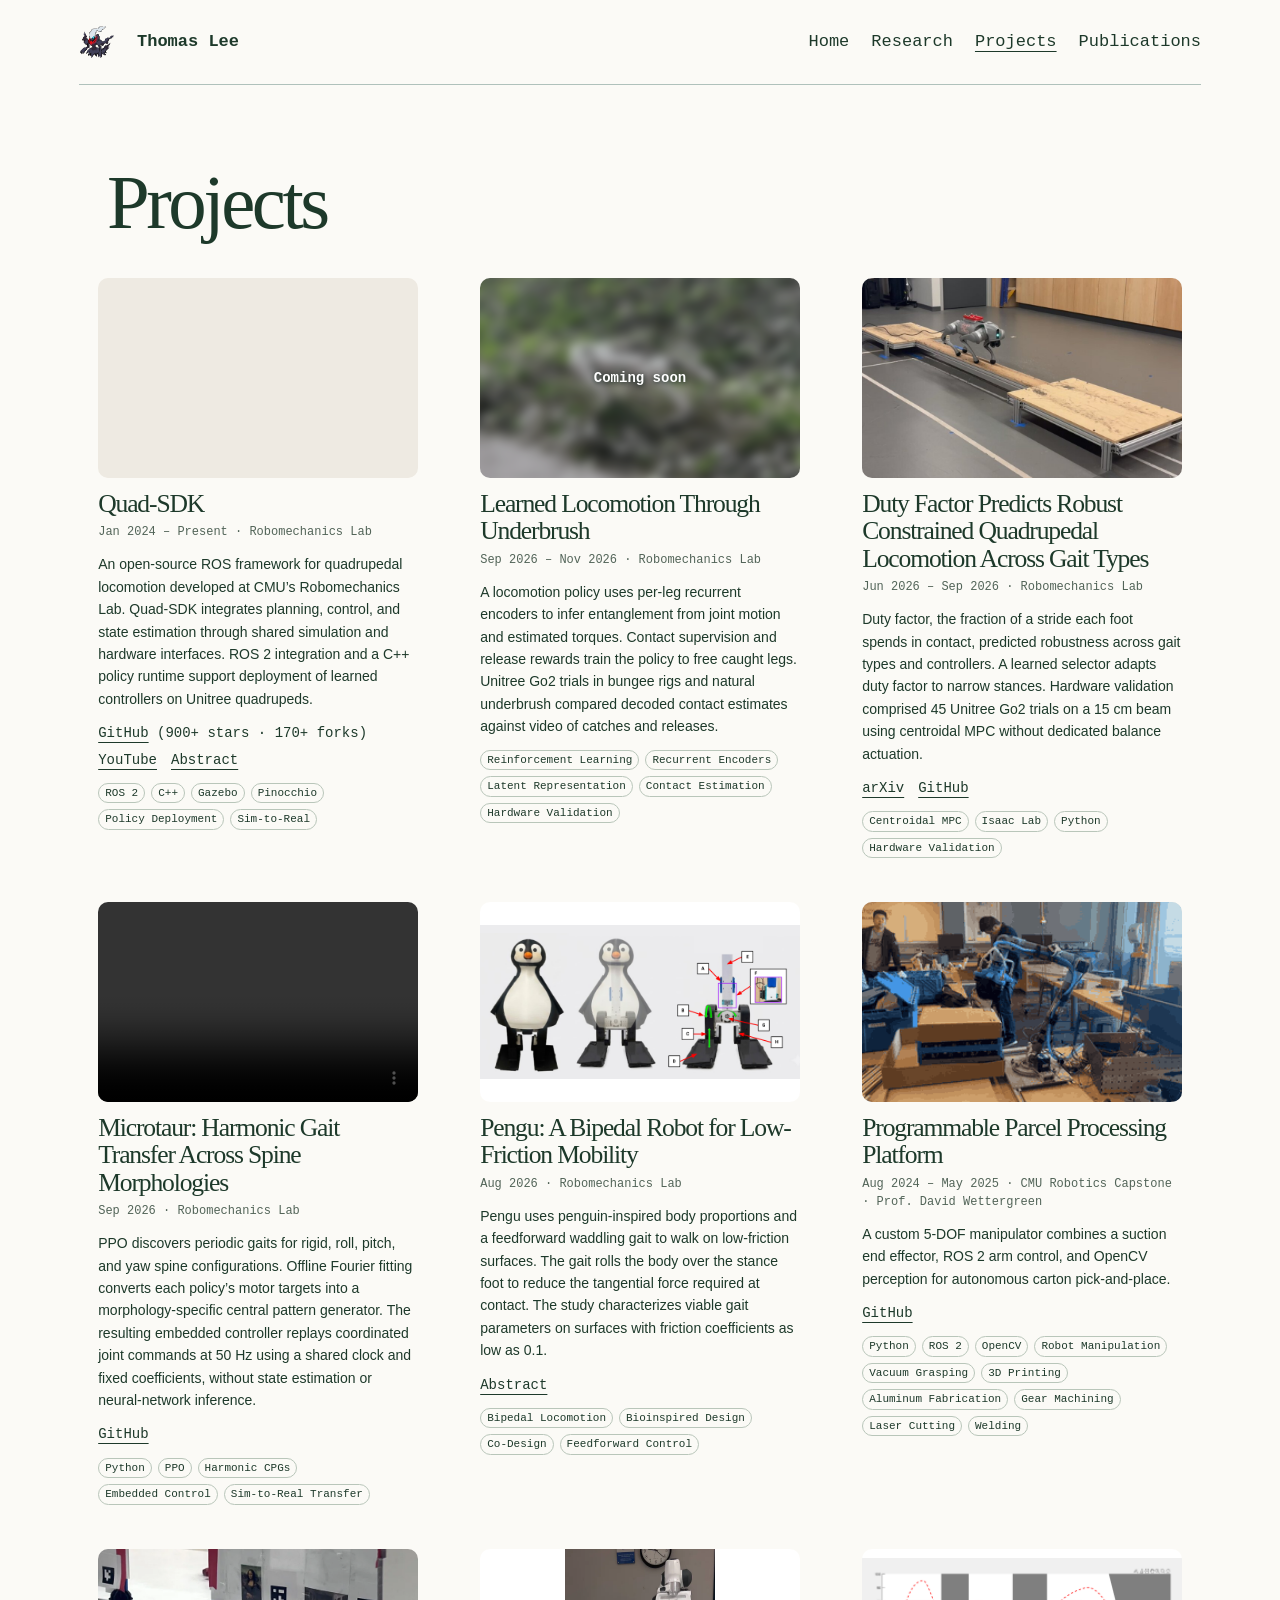
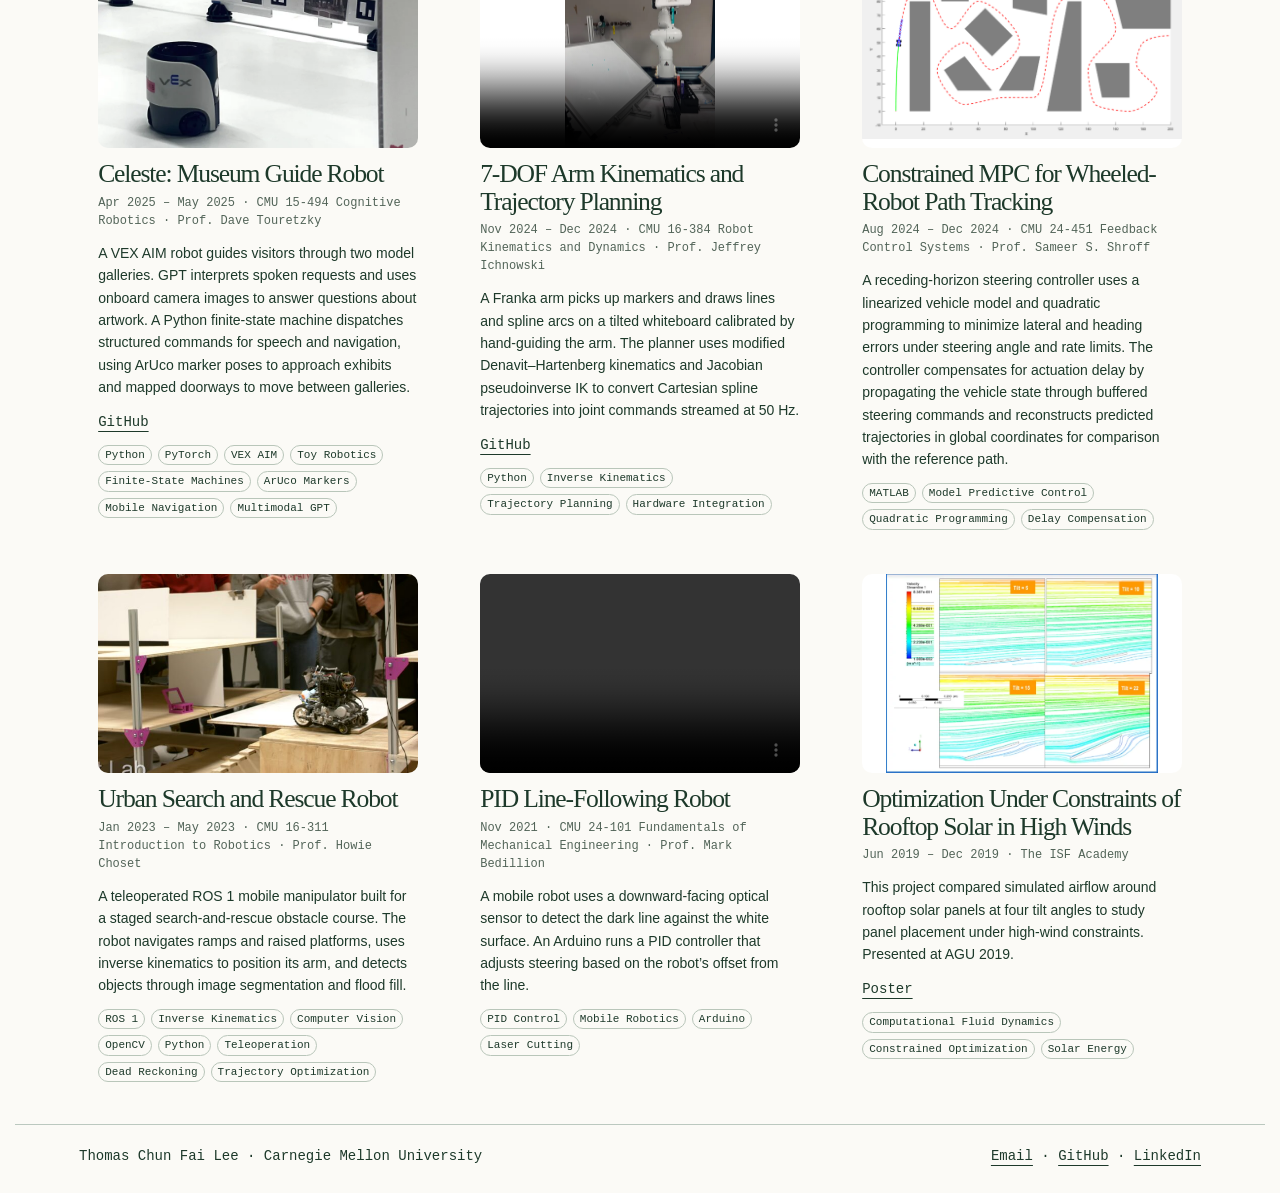
==== commit 3350a605: "Remove the workshop sentence from the Pengu project description" ====
--- a/projects.html
+++ b/projects.html
@@ -122,7 +122,7 @@
     <img class="project-media project-media--plot" src="pengu_profile.png" alt="Pengu robot with its penguin shell and an annotated view of its actuators and mechanisms" loading="lazy">
     <h3>Pengu: A Bipedal Robot for Low-Friction Mobility</h3>
     <p class="project-meta">Aug 2026 · Robomechanics Lab</p>
-    <p>Pengu uses penguin-inspired body proportions and a feedforward waddling gait to walk on low-friction surfaces. The gait rolls the body over the stance foot to reduce the tangential force required at contact. The study characterizes viable gait parameters on surfaces with friction coefficients as low as 0.1. Presented at the IROS 2026 Workshop on Miniature Multiterrain and Multimodal Locomotion.</p>
+    <p>Pengu uses penguin-inspired body proportions and a feedforward waddling gait to walk on low-friction surfaces. The gait rolls the body over the stance foot to reduce the tangential force required at contact. The study characterizes viable gait parameters on surfaces with friction coefficients as low as 0.1.</p>
     <p class="project-links"><a href="pengu-workshop-paper.pdf">Abstract</a></p>
     <ul class="project-tags" aria-label="Technical topics">
       <li>Bipedal Locomotion</li>
--- a/style.css
+++ b/style.css
@@ -1,4 +1,4 @@
-*{box-sizing:border-box}:root{--text-green:#1d392a}body{margin:0;color:var(--text-green);background:#fbfaf6;font:17px/1.6 Inter,Arial,sans-serif}header,main,footer{max-width:1250px;margin:auto;padding:0 5vw}nav,footer{font-family:monospace}nav,footer,.links{display:flex;align-items:center;gap:22px;flex-wrap:wrap}nav{padding:24px 0;border-bottom:1px solid #afc1bb}nav b{margin-right:auto}a{color:inherit;text-underline-offset:5px}nav a{text-decoration:none}nav a[aria-current],a:hover{text-decoration:underline}h1,h2,h3{font:normal 44px/1.07 Georgia,serif;letter-spacing:-.045em;margin:.45em 0}h1{font-size:clamp(55px,6vw,92px)}h3{font-size:32px}p{max-width:68ch}.intro{display:grid;grid-template-columns:1fr 1.04fr;gap:5%;align-items:center;padding:56px 0}.kicker,figcaption,legend,.meta{font:13px/1.5 monospace}.panel{background:#152f31;color:#edf6ea;padding:24px;border-radius:12px}.panel h2{font-size:32px}.panel figure{margin:0}.panel svg{width:100%;display:block}.panel fieldset{border:0;padding:0;margin:16px 0 0}.panel legend{margin-bottom:6px}.panel label{cursor:pointer;margin-right:12px;display:inline-block}.panel input{accent-color:#a9dd90}.panel p{font-size:15px;min-height:5em;margin-bottom:0}.panel figcaption{color:#bad4c8}.row,.feature,li{border-top:1px solid #bbc8bf;padding:22px 0}.row{display:grid;grid-template-columns:1fr 1.45fr;gap:6%}.links{font-size:15px}.sub{padding:42px 0}.papers{list-style:none;padding:0}.papers strong{font:normal 26px/1.25 Georgia,serif;display:block;margin-bottom:8px}footer{border-top:1px solid #bbc8bf;padding-top:20px;padding-bottom:25px;font-size:14px}footer > div{margin-inline-start:auto}.heroCopy>p{font-size:18px}.theme{max-width:790px;padding:0 0 44px}.theme h2{font-size:36px}@media(max-width:800px){.intro,.row{grid-template-columns:1fr;gap:20px}.intro{padding:32px 0}.panel p{min-height:0}nav{gap:14px}nav b{width:100%}}
+*{box-sizing:border-box}:root{--text-green:#1d392a}body{margin:0;color:var(--text-green);background:#fbfaf6;font:17px/1.6 Inter,Arial,sans-serif}header,main,footer{max-width:1250px;margin:auto;padding:0 5vw}nav,footer{font-family:monospace}nav,footer,.links{display:flex;align-items:center;gap:22px;flex-wrap:wrap}nav{padding:24px 0;border-bottom:1px solid #afc1bb}nav b{margin-right:auto}a{color:inherit;text-underline-offset:5px}nav a{text-decoration:none}nav a[aria-current],a:hover{text-decoration:underline}h1,h2,h3{font:normal 44px/1.07 Georgia,serif;letter-spacing:-.045em;margin:.45em 0}h1{font-size:clamp(55px,6vw,92px)}h3{font-size:32px}p{max-width:68ch}.intro{display:grid;grid-template-columns:1fr 1.04fr;gap:5%;align-items:center;padding:56px 0}.kicker,figcaption,legend,.meta{font:13px/1.5 monospace}.panel{background:#152f31;color:#edf6ea;padding:24px;border-radius:12px}.panel h2{font-size:32px}.panel figure{margin:0}.panel svg{width:100%;display:block}.panel fieldset{border:0;padding:0;margin:16px 0 0}.panel legend{margin-bottom:6px}.panel label{cursor:pointer;margin-right:12px;display:inline-block}.panel input{accent-color:#a9dd90}.panel p{font-size:15px;min-height:5em;margin-bottom:0}.panel figcaption{color:#bad4c8}.row,.feature,li{border-top:1px solid #bbc8bf;padding:22px 0}.row{display:grid;grid-template-columns:1fr 1.45fr;gap:6%}.links{font-size:15px}.sub{padding:42px 0}.sub>h1{padding-inline-start:clamp(16px,2.2vw,28px)}.papers{list-style:none;padding:0}.papers strong{font:normal 26px/1.25 Georgia,serif;display:block;margin-bottom:8px}footer{border-top:1px solid #bbc8bf;padding-top:20px;padding-bottom:25px;font-size:14px}footer > div{margin-inline-start:auto}.heroCopy>p{font-size:18px}.theme{max-width:790px;padding:0 0 44px}.theme h2{font-size:36px}@media(max-width:800px){.intro,.row{grid-template-columns:1fr;gap:20px}.intro{padding:32px 0}.panel p{min-height:0}nav{gap:14px}nav b{width:100%}}
 .home {background:#0c262b}
 .home nav,.home footer {border-color:#395355}
 .home main {max-width:none;padding:0}
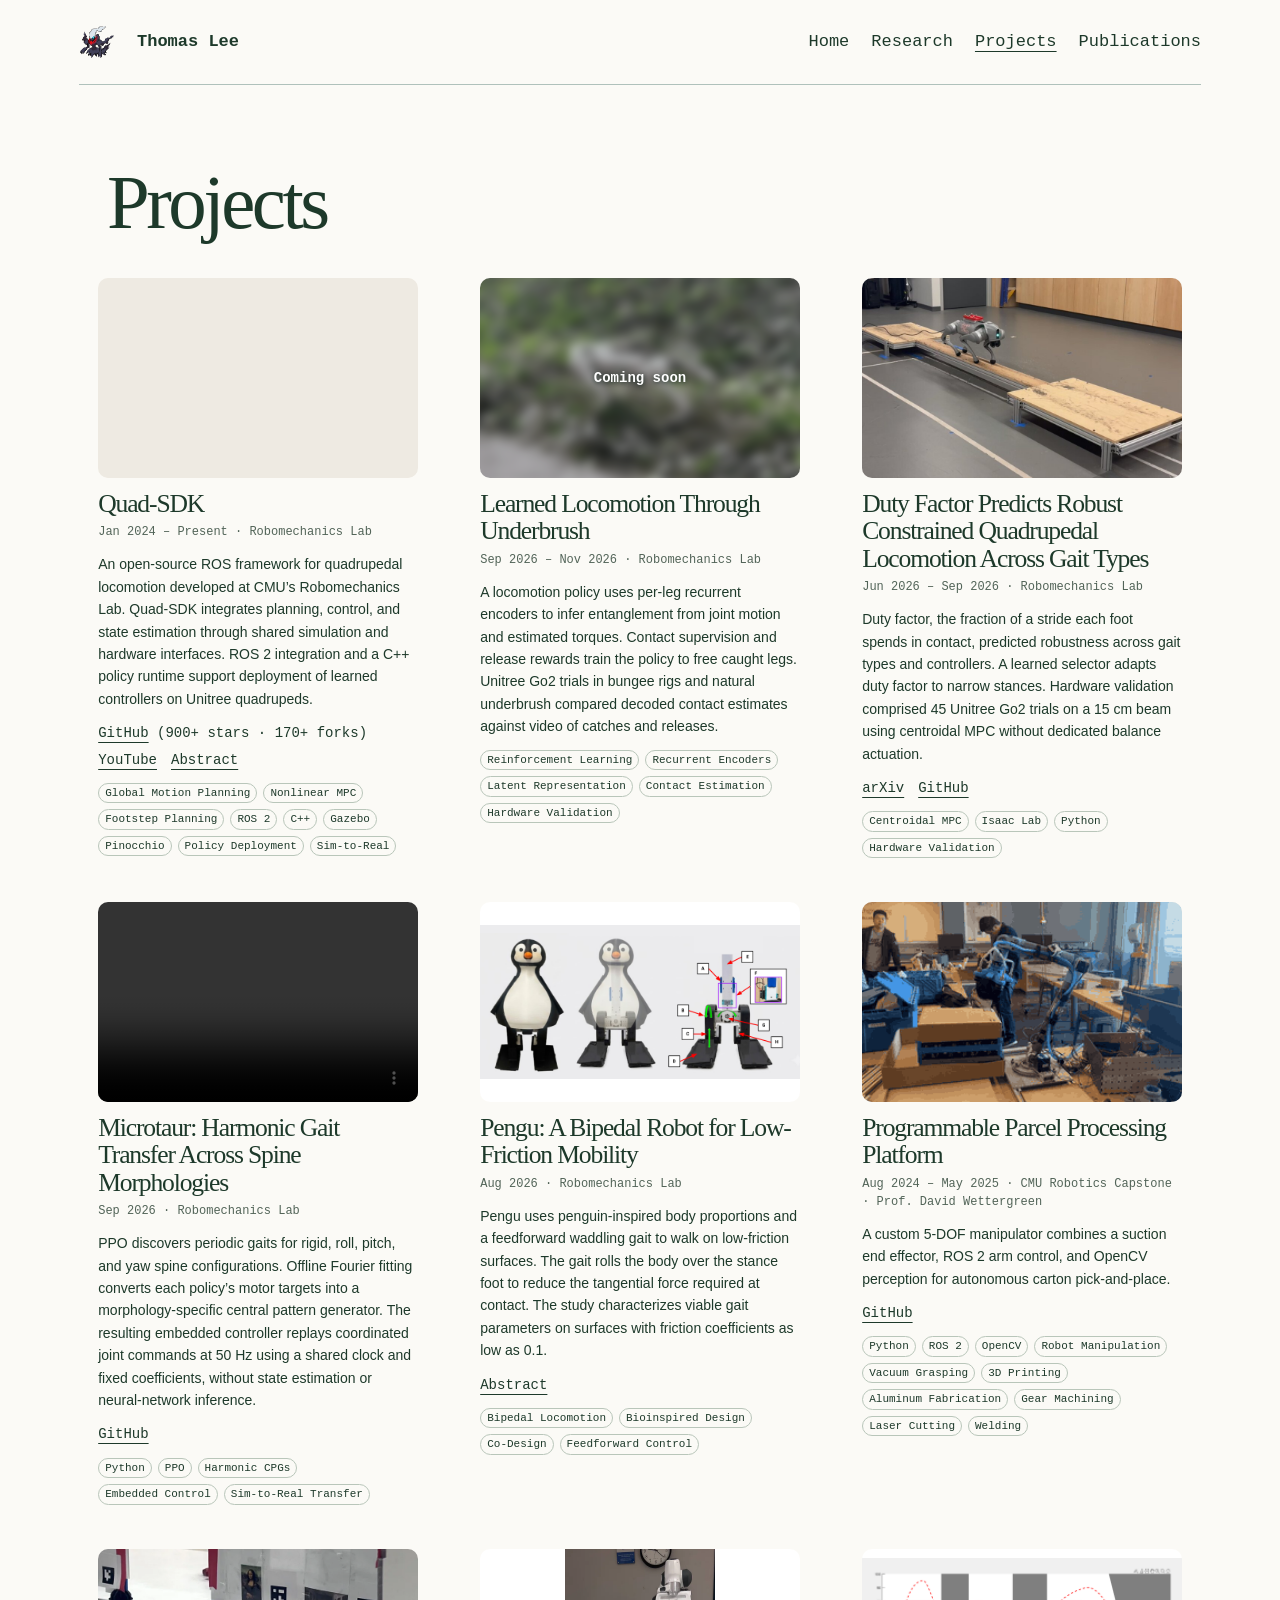
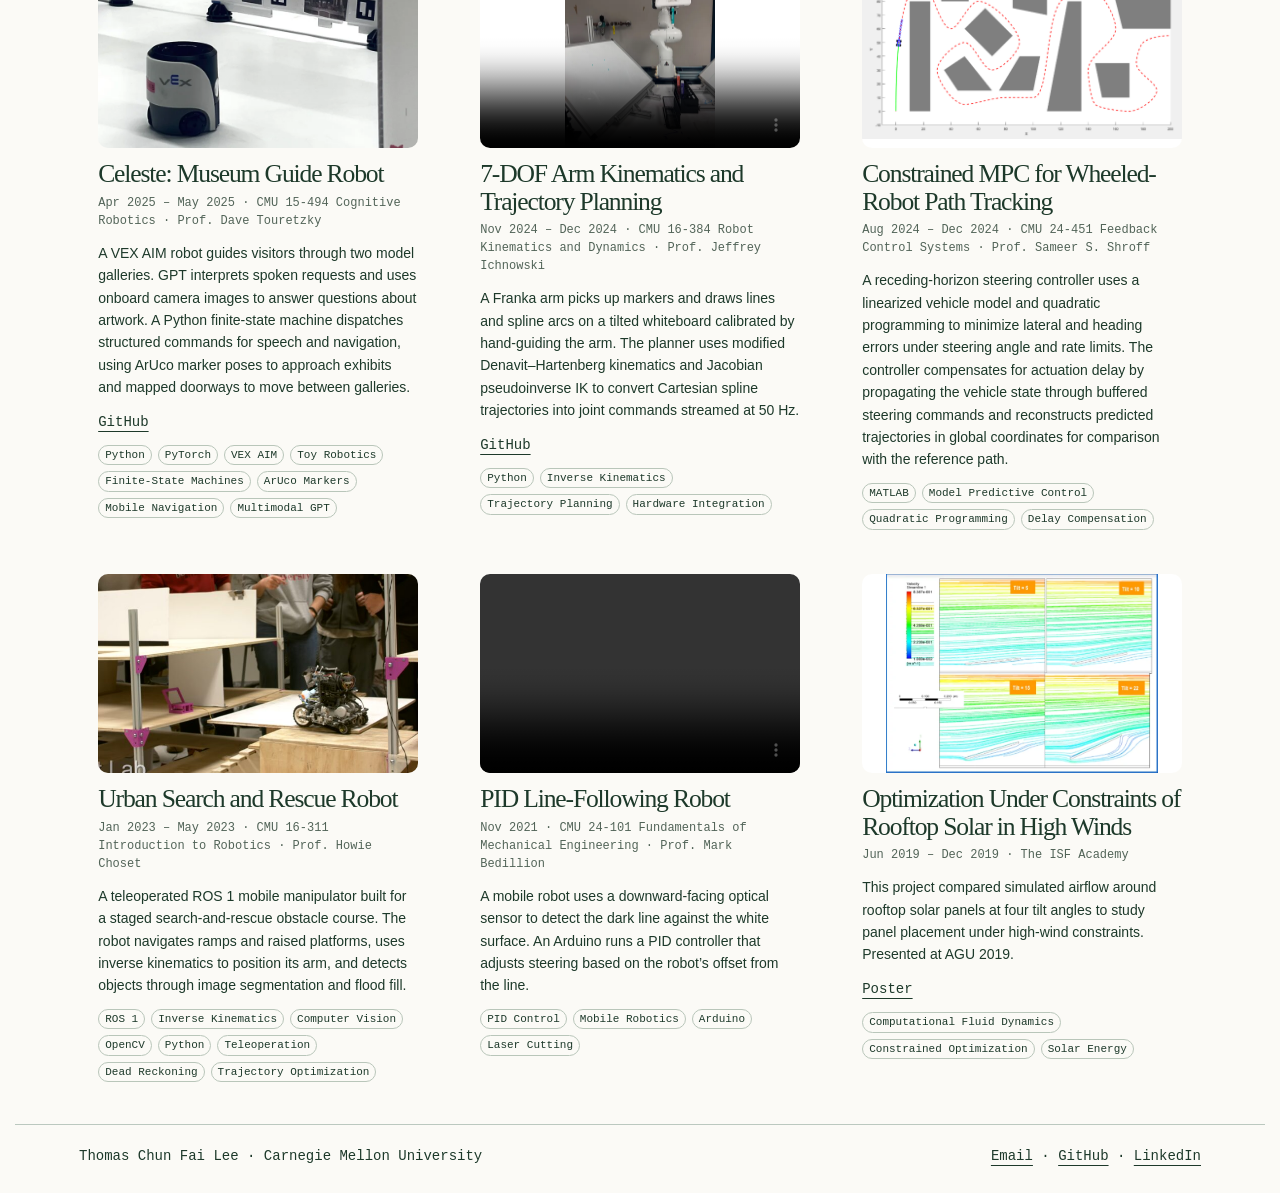
==== commit 26461ab9: "Highlight Quad-SDK planning and control methods in project tags" ====
--- a/projects.html
+++ b/projects.html
@@ -64,6 +64,9 @@
     <p>An open-source ROS framework for quadrupedal locomotion developed at CMU’s Robomechanics Lab. Quad-SDK integrates planning, control, and state estimation through shared simulation and hardware interfaces. ROS 2 integration and a C++ policy runtime support deployment of learned controllers on Unitree quadrupeds.</p>
     <p class="project-links"><span><a href="https://github.com/robomechanics/quad-sdk">GitHub</a> (900+ stars · 170+ forks)</span> <a href="https://www.youtube.com/watch?v=kSXKjTxKpuA">YouTube</a> <a href="https://www.andrew.cmu.edu/user/amj1/papers/Quad_SDK_ICRA_Abstract.pdf">Abstract</a></p>
     <ul class="project-tags" aria-label="Technical topics">
+      <li>Global Motion Planning</li>
+      <li>Nonlinear MPC</li>
+      <li>Footstep Planning</li>
       <li>ROS 2</li>
       <li>C++</li>
       <li>Gazebo</li>
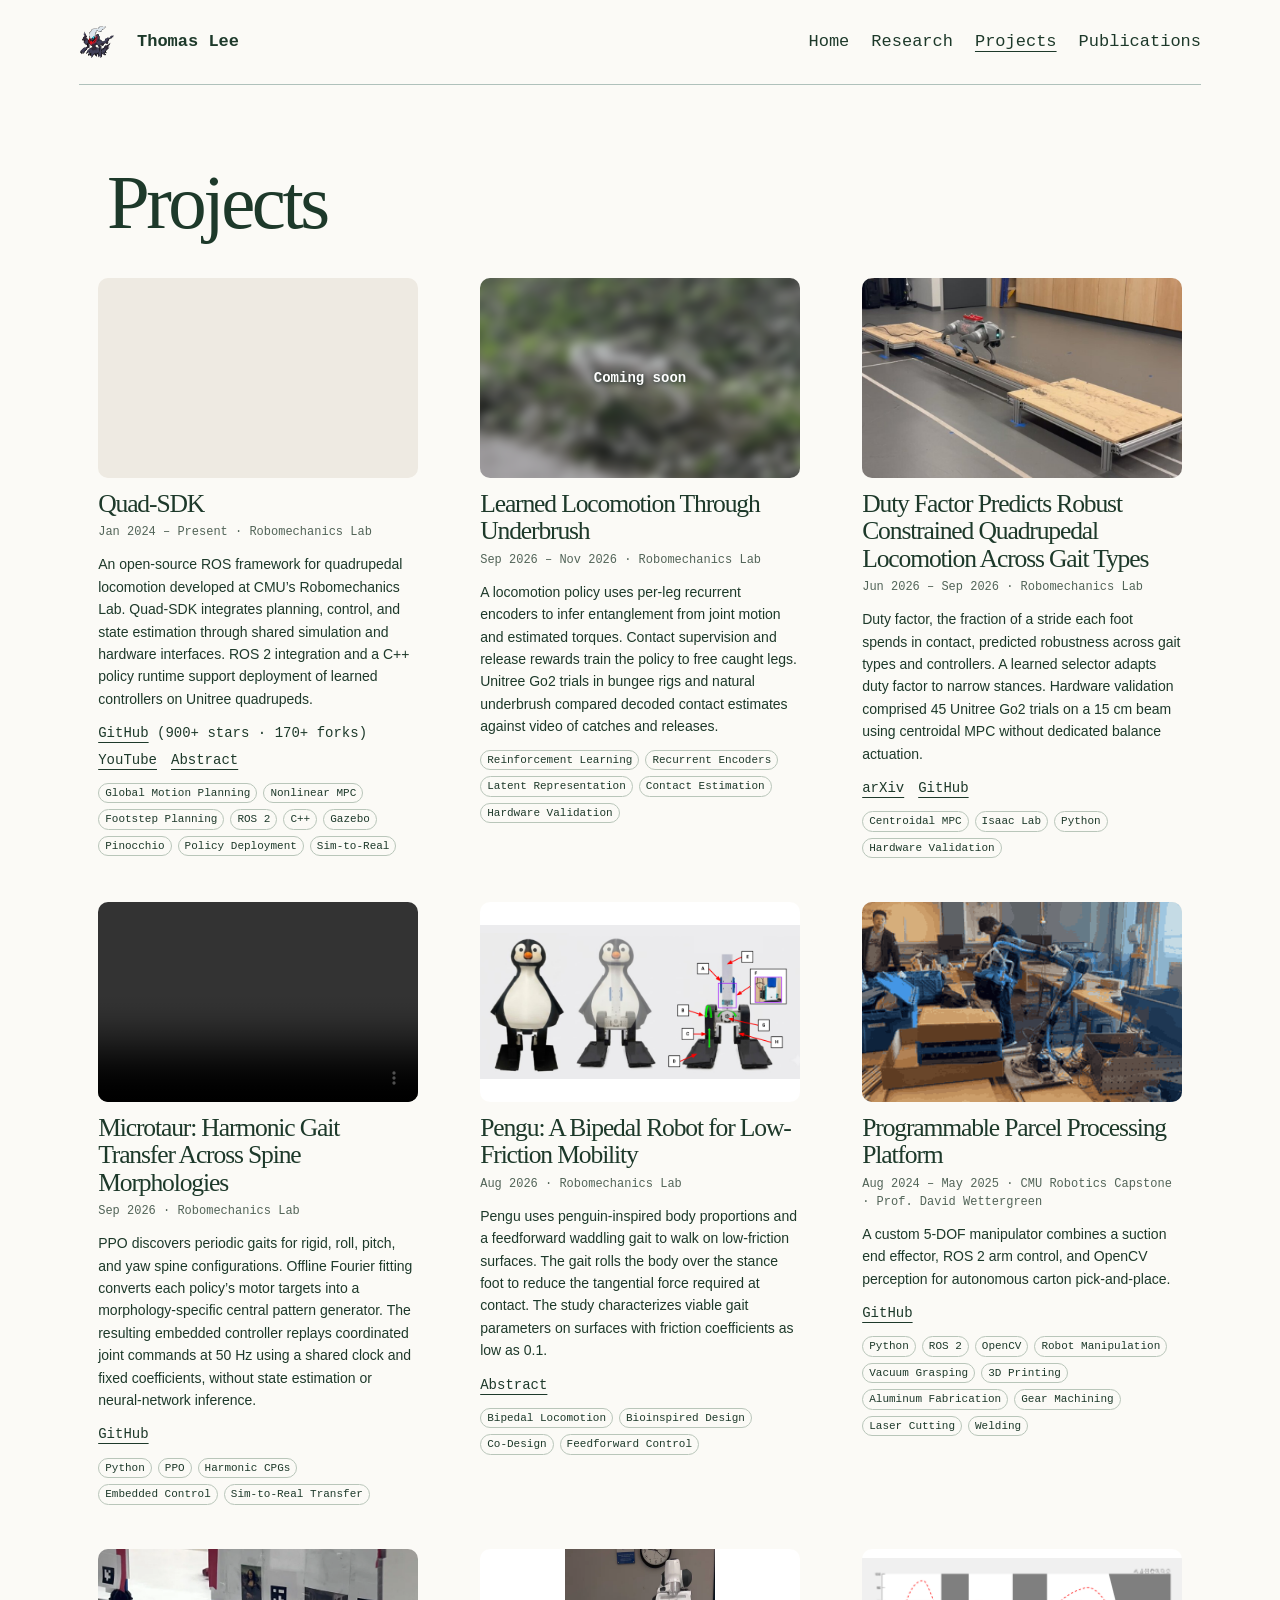
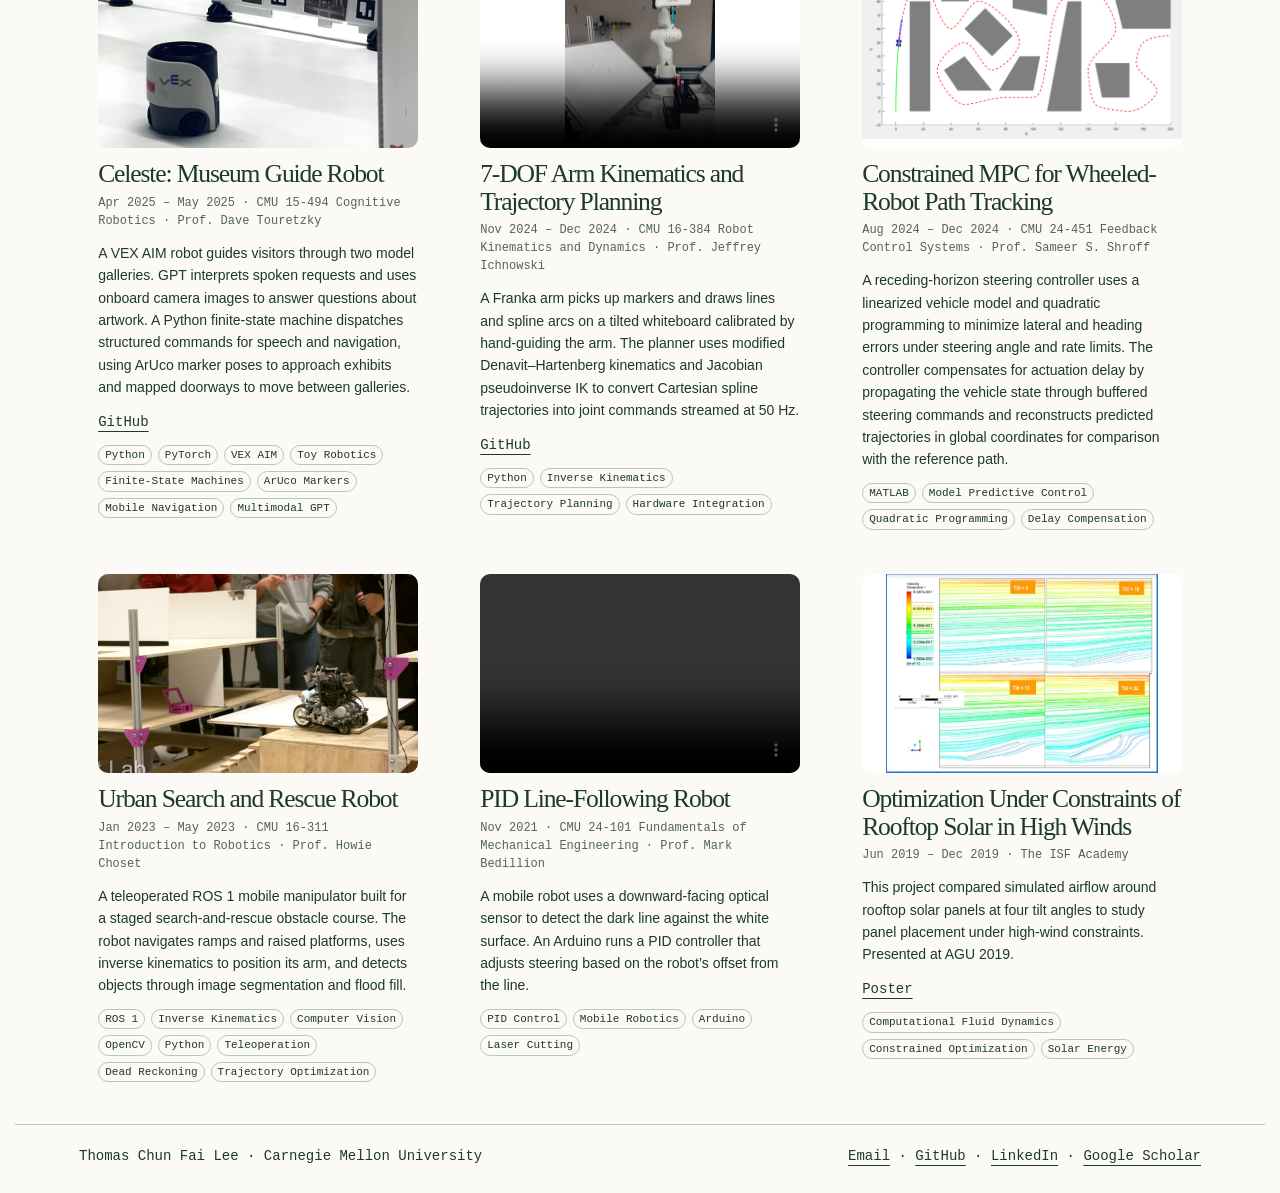
==== commit 1e58d7a1: "Link Google Scholar across the portfolio" ====
--- a/projects.html
+++ b/projects.html
@@ -242,4 +242,4 @@
     </ul>
   </article>
 </div>
-</div></main><footer><span>Thomas Chun Fai Lee · Carnegie Mellon University</span><div><a href="mailto:chunfai2@andrew.cmu.edu">Email</a> · <a href="https://github.com/thomaslee6710">GitHub</a> · <a href="https://www.linkedin.com/in/thomas-lee6710/">LinkedIn</a></div></footer></body></html>+</div></main><footer><span>Thomas Chun Fai Lee · Carnegie Mellon University</span><div><a href="mailto:chunfai2@andrew.cmu.edu">Email</a> · <a href="https://github.com/thomaslee6710">GitHub</a> · <a href="https://www.linkedin.com/in/thomas-lee6710/">LinkedIn</a> · <a href="https://scholar.google.com/citations?user=B0hR6KcAAAAJ&amp;hl=en">Google Scholar</a></div></footer></body></html>
